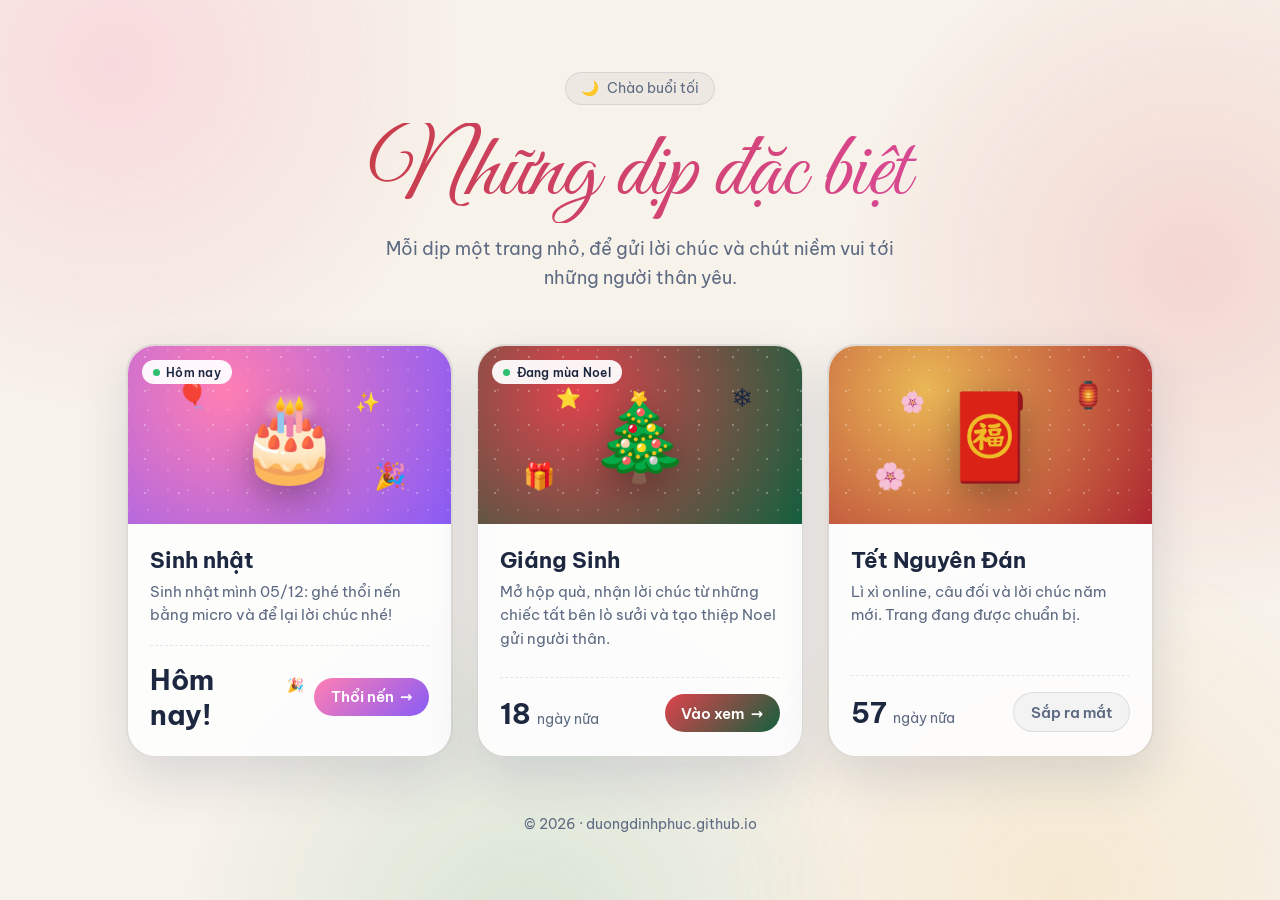
==== index.html @ 3b46a54d "Split site into homepage, /christmas/ and /birthday/ - Move the Christmas page (music, OG image) int" ====
<!DOCTYPE html>
<html lang="vi">
<head>
<meta charset="UTF-8">
<meta name="viewport" content="width=device-width, initial-scale=1.0">
<title>Những Dịp Đặc Biệt ✨</title>
<script>
  /* Link thiệp cũ (gửi trước khi trang Giáng Sinh chuyển vào /christmas/) vẫn mở đúng thiệp */
  (function(){var q=location.search;if(/[?&](to|msg|from|theme|font)=/.test(q))location.replace('christmas/'+q+location.hash);})();
</script>
<meta name="description" content="Những trang nhỏ cho những dịp đặc biệt: sinh nhật, Giáng Sinh, Tết…">
<meta property="og:type" content="website">
<meta property="og:url" content="https://duongdinhphuc.github.io/">
<meta property="og:title" content="Giáng Sinh An Lành 🎄">
<meta property="og:description" content="Mở quà, nhận lời chúc và tạo thiệp Giáng Sinh online">
<meta property="og:image" content="https://duongdinhphuc.github.io/christmas/og-image.png">
<meta property="og:image:width" content="1200">
<meta property="og:image:height" content="630">
<meta name="twitter:card" content="summary_large_image">
<link rel="icon" href="data:image/svg+xml,<svg xmlns='http://www.w3.org/2000/svg' viewBox='0 0 100 100'><text y='.9em' font-size='90'>✨</text></svg>">
<link rel="preconnect" href="https://fonts.googleapis.com">
<link rel="preconnect" href="https://fonts.gstatic.com" crossorigin>
<link href="https://fonts.googleapis.com/css2?family=Be+Vietnam+Pro:wght@400;500;600;700&family=Great+Vibes&display=swap" rel="stylesheet">
<style>
  @property --ang{syntax:"<angle>";inherits:false;initial-value:0deg}
  :root{
    --bg:#0b1324;--surface:rgba(21,31,58,.86);--surface2:rgba(255,255,255,.05);
    --line:rgba(255,255,255,.10);--text:#f6f1e7;--muted:#a3afc5;--shadow:0 22px 50px rgba(0,0,0,.35);
    --t1:#ffd98a;--t2:#ff9fb8;--t3:#9fd3ff;--spark:255,236,180;--blob:.55;
  }
  @media (prefers-color-scheme: light){:root:not([data-theme="dark"]){
    --bg:#f7f2ea;--surface:rgba(255,255,255,.92);--surface2:rgba(20,30,60,.04);
    --line:rgba(20,30,60,.10);--text:#1d2840;--muted:#5d6a82;--shadow:0 22px 50px rgba(40,60,100,.14);
    --t1:#c0392b;--t2:#d9488f;--t3:#7a4cf0;--spark:230,170,60;--blob:.35}}
  :root[data-theme="light"]{
    --bg:#f7f2ea;--surface:rgba(255,255,255,.92);--surface2:rgba(20,30,60,.04);
    --line:rgba(20,30,60,.10);--text:#1d2840;--muted:#5d6a82;--shadow:0 22px 50px rgba(40,60,100,.14);
    --t1:#c0392b;--t2:#d9488f;--t3:#7a4cf0;--spark:230,170,60;--blob:.35}

  *{box-sizing:border-box;margin:0;padding:0}
  body{font-family:"Be Vietnam Pro",system-ui,sans-serif;color:var(--text);background:var(--bg);min-height:100vh;overflow-x:hidden}

  /* ---------- Nền: các đốm màu trôi chậm + lấp lánh ---------- */
  .bg{position:fixed;inset:0;z-index:-1;pointer-events:none;overflow:hidden}
  .blob{position:absolute;width:62vmax;height:62vmax;border-radius:50%;opacity:var(--blob);will-change:transform;
        background:radial-gradient(circle,var(--bc) 0%,transparent 62%);animation:drift var(--t) ease-in-out infinite alternate}
  .b1{--bc:rgba(255,120,170,.55);left:-22vmax;top:-26vmax;--t:22s}
  .b2{--bc:rgba(230,60,70,.42);right:-24vmax;top:-10vmax;--t:27s;animation-delay:-8s}
  .b3{--bc:rgba(40,150,95,.40);left:10vmax;bottom:-34vmax;--t:25s;animation-delay:-14s}
  .b4{--bc:rgba(246,183,60,.38);right:-14vmax;bottom:-30vmax;--t:30s;animation-delay:-4s}
  @keyframes drift{0%{transform:translate(0,0) scale(1)}50%{transform:translate(6vmax,4vmax) scale(1.08)}100%{transform:translate(-4vmax,7vmax) scale(.95)}}
  .sp{position:absolute;border-radius:50%;background:rgb(var(--spark));opacity:0;will-change:transform,opacity;
      animation:float var(--t) linear infinite;animation-delay:var(--d)}
  @keyframes float{0%{transform:translateY(0) scale(.6);opacity:0}15%{opacity:.8}85%{opacity:.6}100%{transform:translateY(-60vh) scale(1);opacity:0}}

  .wrap{max-width:1060px;margin:0 auto;padding:72px 16px 48px}

  /* ---------- Phần đầu ---------- */
  header{text-align:center;margin-bottom:52px}
  .hello{display:inline-flex;align-items:center;gap:.5rem;font-size:.9rem;color:var(--muted);background:var(--surface2);
         border:1px solid var(--line);padding:.4rem .95rem;border-radius:999px;margin-bottom:18px}
  .hello .ico{display:inline-block;animation:wave 2.6s ease-in-out infinite;transform-origin:70% 70%}
  @keyframes wave{0%,60%,100%{transform:rotate(0)}10%{transform:rotate(14deg)}20%{transform:rotate(-8deg)}30%{transform:rotate(12deg)}40%{transform:rotate(-4deg)}}
  h1{font-family:"Great Vibes",cursive;font-weight:400;font-size:clamp(3.3rem,11vw,5.8rem);line-height:1.08;padding:0 .1em;
     background:linear-gradient(100deg,var(--t1) 0%,var(--t2) 30%,var(--t3) 50%,var(--t2) 70%,var(--t1) 100%);background-size:250% 100%;
     -webkit-background-clip:text;background-clip:text;color:transparent;animation:shine 7s linear infinite}
  @keyframes shine{to{background-position:-250% 0}}
  .lead{color:var(--muted);font-size:clamp(1rem,2.6vw,1.12rem);max-width:520px;margin:12px auto 0;line-height:1.6}

  /* ---------- Ô các dịp ---------- */
  .grid{display:grid;grid-template-columns:repeat(auto-fit,minmax(280px,1fr));gap:24px;perspective:1100px}
  .tile{position:relative;display:block;text-decoration:none;color:inherit;border-radius:28px;padding:1.5px;
        background:var(--line);box-shadow:var(--shadow);transform-style:preserve-3d;outline:none;
        transform:rotateX(var(--rx,0deg)) rotateY(var(--ry,0deg)) translateY(var(--ty,0px));
        transition:transform .45s cubic-bezier(.2,.8,.2,1),box-shadow .35s}
  .tile.live{transition:transform .08s linear,box-shadow .35s}
  /* viền phát sáng xoay khi rê chuột */
  .tile::before{content:"";position:absolute;inset:0;border-radius:inherit;padding:1.5px;opacity:0;transition:opacity .35s;
        background:conic-gradient(from var(--ang),var(--c1),var(--c3),var(--c2),var(--c1));
        -webkit-mask:linear-gradient(#000 0 0) content-box,linear-gradient(#000 0 0);-webkit-mask-composite:xor;mask-composite:exclude}
  .tile:hover,.tile:focus-visible{--ty:-8px;box-shadow:0 30px 60px color-mix(in srgb,var(--c1) 30%,transparent)}
  .tile:hover::before,.tile:focus-visible::before{opacity:1;animation:spinb 3s linear infinite}
  @keyframes spinb{to{--ang:360deg}}
  .card{position:relative;display:flex;flex-direction:column;height:100%;background:var(--surface);border-radius:27px;overflow:hidden}
  /* ánh sáng chạy theo con trỏ */
  .glare{position:absolute;inset:0;z-index:3;pointer-events:none;opacity:0;transition:opacity .3s;mix-blend-mode:soft-light;
         background:radial-gradient(420px circle at var(--gx,50%) var(--gy,50%),rgba(255,255,255,.55),transparent 45%)}
  .tile:hover .glare{opacity:1}

  .art{position:relative;height:178px;display:grid;place-items:center;overflow:hidden;background:radial-gradient(circle at 30% 25%,var(--c1),var(--c2))}
  .art::before{content:"";position:absolute;inset:-40px 0 0;background-image:radial-gradient(circle,rgba(255,255,255,.6) 1.2px,transparent 1.6px),radial-gradient(circle,rgba(255,255,255,.35) 1px,transparent 1.4px);
       background-size:34px 34px,20px 20px;background-position:0 0,10px 14px;opacity:.5;will-change:transform;animation:dots 9s linear infinite}
  @keyframes dots{to{transform:translateY(34px)}}
  .art::after{content:"";position:absolute;left:-30%;top:0;width:30%;height:100%;z-index:2;pointer-events:none;
       background:linear-gradient(100deg,transparent,rgba(255,255,255,.35),transparent);transform:skewX(-18deg) translateX(0);opacity:0}
  .tile:hover .art::after{animation:sweep .9s ease-out}
  @keyframes sweep{0%{opacity:1;transform:skewX(-18deg) translateX(0)}100%{opacity:1;transform:skewX(-18deg) translateX(560%)}}
  .emo{font-size:84px;line-height:1;position:relative;z-index:1;filter:drop-shadow(0 12px 18px rgba(0,0,0,.3));
       animation:bob 3.2s ease-in-out infinite;transform:translateZ(40px)}
  @keyframes bob{0%,100%{translate:0 0}50%{translate:0 -8px}}
  .tile:hover .emo{animation-duration:1.2s}
  .mini{position:absolute;font-size:26px;z-index:1;animation:hover var(--t,4s) ease-in-out infinite;animation-delay:var(--d,0s)}
  @keyframes hover{0%,100%{transform:translate(0,0) rotate(0)}50%{transform:translate(4px,-10px) rotate(10deg)}}
  .badge{position:absolute;top:14px;left:14px;z-index:2;font-size:.75rem;font-weight:600;letter-spacing:.02em;
         background:rgba(255,255,255,.94);color:#1d2840;padding:.3rem .7rem;border-radius:999px;display:inline-flex;align-items:center;gap:.4rem}
  .badge .dot{width:7px;height:7px;border-radius:50%;background:#2fbf71;animation:ping 1.6s ease-out infinite}
  @keyframes ping{0%{box-shadow:0 0 0 0 rgba(47,191,113,.55)}100%{box-shadow:0 0 0 8px rgba(47,191,113,0)}}

  .body{padding:22px 22px 24px;display:flex;flex-direction:column;flex:1}
  .card h2{font-size:1.35rem;font-weight:700;margin-bottom:6px}
  .card p{color:var(--muted);font-size:.95rem;line-height:1.55;flex:1}
  .meta{display:flex;align-items:center;justify-content:space-between;gap:10px;margin-top:18px;padding-top:16px;border-top:1px dashed var(--line)}
  .count{display:flex;align-items:baseline;gap:6px}
  .count b{font-size:1.75rem;font-weight:700;font-variant-numeric:tabular-nums;color:var(--text)}
  .count span{color:var(--muted);font-size:.85rem}
  .go{display:inline-flex;align-items:center;gap:.4rem;font-weight:600;font-size:.92rem;color:#fff;padding:.58rem 1.05rem;border-radius:999px;
      background:linear-gradient(135deg,var(--c1),var(--c2));white-space:nowrap;transition:gap .25s,box-shadow .25s}
  .tile:hover .go{gap:.75rem;box-shadow:0 8px 20px color-mix(in srgb,var(--c1) 45%,transparent)}
  .soon{cursor:default}
  .soon .art{filter:saturate(.8)}
  .soon .go{background:var(--surface2);color:var(--muted);border:1px solid var(--line)}
  .soon.shake{animation:shake .45s}
  @keyframes shake{20%{translate:-7px 0}40%{translate:6px 0}60%{translate:-4px 0}80%{translate:2px 0}}

  .bday{--c1:#ff7eb3;--c2:#8a5cf6;--c3:#ffd166}
  .xmas{--c1:#e0434d;--c2:#14603d;--c3:#f2c14e}
  .tet{--c1:#f6b73c;--c2:#c8202c;--c3:#ff8fa3}


  /* hiện dần khi tải trang (chờ màn mở đầu xong mới chạy) */
  .rise{opacity:0}
  body.ready .rise{animation:rise .8s cubic-bezier(.2,.8,.2,1) forwards;animation-delay:var(--rd,0s)}
  @keyframes rise{from{opacity:0;transform:translateY(26px)}to{opacity:1;transform:none}}
  body.ready .grid>.rise{animation-name:riseTile}
  @keyframes riseTile{from{opacity:0;translate:0 34px}to{opacity:1;translate:0 0}}

  /* ---------- Cửa dịch chuyển ---------- */
  .portal{position:fixed;inset:0;z-index:90;pointer-events:all;
          background:radial-gradient(circle at var(--x) var(--y),var(--c1) 0%,var(--c2) 75%);
          clip-path:circle(0px at var(--x) var(--y));animation:portalOpen .78s cubic-bezier(.7,0,.25,1) forwards}
  @keyframes portalOpen{to{clip-path:circle(var(--r) at var(--x) var(--y))}}
  .portal::before{content:"";position:absolute;inset:-40px 0 0;opacity:.45;
          background-image:radial-gradient(circle,rgba(255,255,255,.7) 1.3px,transparent 1.7px),radial-gradient(circle,rgba(255,255,255,.4) 1px,transparent 1.4px);
          background-size:34px 34px,20px 20px;background-position:0 0,10px 14px;animation:dots 3s linear infinite}
  .portal::after{content:"";position:absolute;inset:0;background:radial-gradient(circle at 50% 46%,rgba(255,255,255,.55),transparent 40%);opacity:0;animation:pglow .9s .35s ease-out forwards}
  @keyframes pglow{to{opacity:1}}
  .portal .ring{position:absolute;left:var(--x);top:var(--y);width:20px;height:20px;margin:-10px 0 0 -10px;border-radius:50%;
          border:2px solid var(--c3);opacity:.9;animation:pring .9s cubic-bezier(.2,.8,.2,1) forwards}
  .portal .ring.r2{animation-delay:.12s;border-color:#fff}
  @keyframes pring{to{transform:scale(60);opacity:0}}
  .portal .pname{position:absolute;left:0;right:0;top:calc(50% + 70px);text-align:center;color:#fff;
          font:400 clamp(2.6rem,9vw,4rem)/1 "Great Vibes",cursive;text-shadow:0 4px 24px rgba(0,0,0,.25);
          opacity:0;transform:translateY(14px);animation:pname .5s .38s cubic-bezier(.2,.8,.2,1) forwards}
  @keyframes pname{to{opacity:1;transform:none}}
  .portal.through{animation:portalOpen .78s cubic-bezier(.7,0,.25,1) forwards,pfade .26s .02s ease-in forwards}
  @keyframes pfade{to{filter:brightness(1.6)}}
  .pemo{position:fixed;z-index:91;line-height:1;pointer-events:none;will-change:transform;filter:drop-shadow(0 14px 24px rgba(0,0,0,.35));
        animation:pemo .72s cubic-bezier(.5,0,.2,1) forwards}
  @keyframes pemo{0%{transform:translate(0,0) scale(1)}60%{transform:translate(var(--dx),var(--dy)) scale(2.1) rotate(-8deg)}100%{transform:translate(var(--dx),var(--dy)) scale(1.9) rotate(0)}}
  .pemo.through{animation:pthrough .26s ease-in forwards}
  @keyframes pthrough{from{transform:translate(var(--dx),var(--dy)) scale(1.9)}to{transform:translate(var(--dx),var(--dy)) scale(9);opacity:0}}

  /* pháo hoa biểu tượng khi bấm */
  .pop{position:fixed;z-index:50;pointer-events:none;font-size:var(--s);left:0;top:0;will-change:transform,opacity;
       animation:pop .8s cubic-bezier(.15,.7,.3,1) forwards}
  @keyframes pop{0%{transform:translate(var(--x0),var(--y0)) scale(.3);opacity:1}100%{transform:translate(var(--x1),var(--y1)) rotate(var(--r)) scale(1);opacity:0}}
  .toast{position:fixed;left:50%;bottom:28px;z-index:60;transform:translate(-50%,120px);opacity:0;transition:transform .35s cubic-bezier(.2,.8,.2,1),opacity .35s;
         background:var(--text);color:var(--bg);padding:.7rem 1.2rem;border-radius:999px;font-size:.92rem;font-weight:500;box-shadow:var(--shadow)}
  .toast.show{transform:translate(-50%,0);opacity:1}

  footer{text-align:center;color:var(--muted);font-size:.85rem;margin-top:56px;line-height:1.7}

  @media (max-width:520px){.wrap{padding-top:52px}.art{height:156px}.emo{font-size:70px}}
  @media (prefers-reduced-motion: reduce){*,*::before,*::after{animation:none!important;transition:none!important}.rise{opacity:1}}
</style>
</head>
<body class="ready">
<div class="bg" id="bg" aria-hidden="true"><div class="blob b1"></div><div class="blob b2"></div><div class="blob b3"></div><div class="blob b4"></div></div>

<div class="wrap">
  <header>
    <div class="hello rise"><span class="ico" id="hiIco">✨</span><span id="hi">Xin chào</span></div>
    <h1 class="rise" style="--rd:.08s">Những dịp đặc biệt</h1>
    <p class="lead rise" style="--rd:.16s">Mỗi dịp một trang nhỏ, để gửi lời chúc và chút niềm vui tới những người thân yêu.</p>
  </header>

  <main class="grid">
    <a class="tile bday rise" style="--rd:.25s" href="birthday/" data-m="12" data-d="5" data-pop="🎈 🎉 🎁 ✨ 🎂 💖">
      <div class="card">
        <div class="glare"></div>
        <div class="art">
          <span class="badge" hidden><span class="dot"></span><span class="bt">Sắp tới</span></span>
          <span class="mini" style="top:18%;left:15%;--t:4.2s">🎈</span><span class="mini" style="bottom:18%;right:14%;--t:3.6s;--d:-1s">🎉</span>
          <span class="mini" style="top:24%;right:22%;font-size:20px;--t:5s;--d:-2s">✨</span>
          <span class="emo">🎂</span>
        </div>
        <div class="body">
          <h2>Sinh nhật</h2>
          <p>Sinh nhật mình 05/12: ghé thổi nến bằng micro và để lại lời chúc nhé!</p>
          <div class="meta"><div class="count"><b>–</b><span>ngày nữa</span></div><span class="go">Thổi nến <span aria-hidden="true">→</span></span></div>
        </div>
      </div>
    </a>

    <a class="tile xmas rise" style="--rd:.37s" href="christmas/" data-m="12" data-d="25" data-pop="❄️ ⭐ 🎄 🎁 ✨ 🔔">
      <div class="card">
        <div class="glare"></div>
        <div class="art">
          <span class="badge" hidden><span class="dot"></span><span class="bt">Đang mùa Noel</span></span>
          <span class="mini" style="top:20%;right:15%;--t:4.6s">❄️</span><span class="mini" style="bottom:18%;left:14%;--t:3.8s;--d:-1.4s">🎁</span>
          <span class="mini" style="top:22%;left:24%;font-size:20px;--t:5.2s;--d:-2.5s">⭐</span>
          <span class="emo">🎄</span>
        </div>
        <div class="body">
          <h2>Giáng Sinh</h2>
          <p>Mở hộp quà, nhận lời chúc từ những chiếc tất bên lò sưởi và tạo thiệp Noel gửi người thân.</p>
          <div class="meta"><div class="count"><b>–</b><span>ngày nữa</span></div><span class="go">Vào xem <span aria-hidden="true">→</span></span></div>
        </div>
      </div>
    </a>

    <div class="tile tet soon rise" style="--rd:.49s" data-date="2027-02-06" data-pop="🌸 🧧 🏮 ✨" tabindex="0" role="button" aria-label="Tết Nguyên Đán, sắp ra mắt">
      <div class="card">
        <div class="glare"></div>
        <div class="art">
          <span class="mini" style="top:18%;right:15%;--t:4.4s">🏮</span><span class="mini" style="bottom:18%;left:14%;--t:3.9s;--d:-1.2s">🌸</span>
          <span class="mini" style="top:24%;left:22%;font-size:20px;--t:5s;--d:-2.2s">🌸</span>
          <span class="emo">🧧</span>
        </div>
        <div class="body">
          <h2>Tết Nguyên Đán</h2>
          <p>Lì xì online, câu đối và lời chúc năm mới. Trang đang được chuẩn bị.</p>
          <div class="meta"><div class="count"><b>–</b><span>ngày nữa</span></div><span class="go">Sắp ra mắt</span></div>
        </div>
      </div>
    </div>
  </main>

  <footer class="rise" style="--rd:.6s">© <span id="y"></span> · duongdinhphuc.github.io</footer>
</div>
<div class="toast" id="toast" role="status" aria-live="polite"></div>

<script>
const reduce=matchMedia('(prefers-reduced-motion: reduce)').matches;
/* Chạy fn khi trang chủ đã hiện (sau màn mở đầu, hoặc ngay nếu không có màn mở đầu) */
function whenReady(fn){if(document.body.classList.contains('ready'))fn();else addEventListener('pageready',fn,{once:true})}
/* Hiện dần xong thì bỏ class .rise, để các animation khác (rung, nghiêng) không bị ảnh hưởng */
document.querySelectorAll('.rise').forEach(el=>el.addEventListener('animationend',e=>{
  if(e.target===el&&(e.animationName==='rise'||e.animationName==='riseTile'))el.classList.remove('rise')}));

/* Lời chào theo giờ */
(function(){
  const h=new Date().getHours();
  const [ico,txt]=h<5?['🌙','Khuya rồi, ngủ ngon nhé']:h<11?['☀️','Chào buổi sáng']:h<13?['🍚','Chào buổi trưa']:h<18?['🌤️','Chào buổi chiều']:['🌙','Chào buổi tối'];
  document.getElementById('hiIco').textContent=ico;document.getElementById('hi').textContent=txt;
  document.getElementById('y').textContent=new Date().getFullYear();
})();

/* Đếm ngược ngày cho từng dịp (số chạy lên khi tải trang) */
(function(){
  const DAY=864e5,today=new Date();today.setHours(0,0,0,0);
  document.querySelectorAll('.tile').forEach((tile,i)=>{
    if(!tile.dataset.date&&!tile.dataset.m)return;   // ô không có ngày cố định (Sinh nhật)
    let target;
    if(tile.dataset.date){const [y,m,d]=tile.dataset.date.split('-').map(Number);target=new Date(y,m-1,d)}
    else{target=new Date(today.getFullYear(),+tile.dataset.m-1,+tile.dataset.d);if(target<today)target.setFullYear(target.getFullYear()+1)}
    const isDay=target.getTime()===today.getTime(),days=isDay?0:Math.floor((target-Date.now())/DAY),b=tile.querySelector('.count b'),s=tile.querySelector('.count span'),badge=tile.querySelector('.badge');
    if(badge&&days<=31){badge.hidden=false;if(isDay)badge.querySelector('.bt').textContent='Hôm nay'}
    if(isDay){b.textContent='Hôm nay!';s.textContent='🎉';return}
    if(days===0){b.textContent='Vài giờ';s.textContent='nữa thôi';return}
    if(reduce){b.textContent=days;return}
    b.textContent='0';
    whenReady(()=>{const t0=performance.now()+400+i*120,dur=1000;
      const step=t=>{const p=Math.min(Math.max((t-t0)/dur,0),1),e=1-Math.pow(1-p,3);b.textContent=Math.round(days*e);if(p<1)requestAnimationFrame(step)};
      requestAnimationFrame(step)});
  });
})();

/* Lấp lánh bay nhẹ ở nền */
(function(){
  if(reduce)return;
  const bg=document.getElementById('bg'),n=innerWidth<600?14:26;let h='';
  for(let i=0;i<n;i++){const s=(2+Math.random()*3).toFixed(1);
    h+=`<i class="sp" style="left:${(Math.random()*100).toFixed(1)}%;top:${(60+Math.random()*45).toFixed(1)}%;width:${s}px;height:${s}px;--t:${(9+Math.random()*9).toFixed(1)}s;--d:-${(Math.random()*18).toFixed(1)}s"></i>`}
  bg.insertAdjacentHTML('beforeend',h);
})();

/* Nghiêng 3D + ánh sáng theo con trỏ (chỉ trên máy có chuột) */
(function(){
  if(reduce||!matchMedia('(hover: hover) and (pointer: fine)').matches)return;
  document.querySelectorAll('.tile').forEach(tile=>{
    let raf=0,ev=null;
    const apply=()=>{raf=0;const r=tile.getBoundingClientRect(),x=(ev.clientX-r.left)/r.width,y=(ev.clientY-r.top)/r.height;
      tile.style.setProperty('--ry',((x-.5)*12).toFixed(2)+'deg');tile.style.setProperty('--rx',((.5-y)*10).toFixed(2)+'deg');
      tile.style.setProperty('--gx',(x*100).toFixed(1)+'%');tile.style.setProperty('--gy',(y*100).toFixed(1)+'%')};
    tile.addEventListener('pointerenter',()=>{tile.classList.add('live')});
    tile.addEventListener('pointermove',e=>{ev=e;if(!raf)raf=requestAnimationFrame(apply)});
    tile.addEventListener('pointerleave',()=>{cancelAnimationFrame(raf);raf=0;tile.classList.remove('live');
      tile.style.setProperty('--rx','0deg');tile.style.setProperty('--ry','0deg')});
  });
})();

/* Bấm vào ô: bung biểu tượng rồi mới chuyển trang */
function burst(x,y,list){
  if(reduce)return;const n=16;let h='';
  for(let i=0;i<n;i++){const a=Math.random()*Math.PI*2,d=70+Math.random()*120,e=list[i%list.length];
    h+=`<span class="pop" style="--s:${(18+Math.random()*16)|0}px;--x0:${x-12}px;--y0:${y-12}px;--x1:${(x-12+Math.cos(a)*d)|0}px;--y1:${(y-12+Math.sin(a)*d-40)|0}px;--r:${(Math.random()*240-120)|0}deg">${e}</span>`}
  document.body.insertAdjacentHTML('beforeend',h);
  setTimeout(()=>document.querySelectorAll('.pop').forEach(p=>p.remove()),850);
}
let toastT=0;
function toast(msg){const t=document.getElementById('toast');t.textContent=msg;t.classList.add('show');clearTimeout(toastT);toastT=setTimeout(()=>t.classList.remove('show'),2200)}
document.querySelectorAll('.tile').forEach(tile=>{
  const list=(tile.dataset.pop||'✨').split(' ');
  const pt=e=>{if(e.clientX||e.clientY)return[e.clientX,e.clientY];const r=tile.getBoundingClientRect();return[r.left+r.width/2,r.top+r.height/3]};
  if(tile.classList.contains('soon')){
    const soon=e=>{const [x,y]=pt(e);burst(x,y,list);tile.classList.remove('shake');void tile.offsetWidth;tile.classList.add('shake');toast('🧧 Trang Tết đang được chuẩn bị, hẹn bạn sớm nhé!')};
    tile.addEventListener('click',soon);
    tile.addEventListener('keydown',e=>{if(e.key==='Enter'||e.key===' '){e.preventDefault();soon(e)}});
    return;
  }
  // rê chuột vào là tải trước trang con, để lúc cửa mở xong trang hiện ra ngay
  const prefetch=()=>{if(tile.dataset.pf)return;tile.dataset.pf=1;const l=document.createElement('link');l.rel='prefetch';l.href=tile.href;document.head.appendChild(l)};
  tile.addEventListener('pointerenter',prefetch);tile.addEventListener('touchstart',prefetch,{passive:true});
  tile.addEventListener('click',e=>{
    if(reduce||e.metaKey||e.ctrlKey||e.shiftKey||e.altKey||e.button!==0)return;   // mở tab mới: không chặn
    e.preventDefault();portal(tile,pt(e));
  });
});

/* =========================================================
   CỬA DỊCH CHUYỂN: vòng màu của ô nở ra tràn màn hình,
   biểu tượng bay vào giữa, phóng to rồi "xuyên qua" sang trang con
   ========================================================= */
let porting=false;
function portal(tile,[x,y]){
  if(porting)return;porting=true;
  const cs=getComputedStyle(tile),c1=cs.getPropertyValue('--c1').trim(),c2=cs.getPropertyValue('--c2').trim(),c3=cs.getPropertyValue('--c3').trim();
  const emo=tile.querySelector('.emo'),er=emo.getBoundingClientRect(),name=tile.querySelector('h2').textContent;
  const W=innerWidth,H=innerHeight,rad=Math.hypot(Math.max(x,W-x),Math.max(y,H-y))+20;
  const p=document.createElement('div');p.className='portal';
  p.style.cssText=`--x:${x}px;--y:${y}px;--r:${rad}px;--c1:${c1};--c2:${c2};--c3:${c3}`;
  p.innerHTML=`<div class="ring"></div><div class="ring r2"></div><div class="pname">${name}</div>`;
  const fe=document.createElement('div');fe.className='pemo';fe.textContent=emo.textContent;
  const fs=parseFloat(getComputedStyle(emo).fontSize);
  fe.style.cssText=`font-size:${fs}px;left:${er.left}px;top:${er.top}px;--dx:${W/2-(er.left+er.width/2)}px;--dy:${H/2-(er.top+er.height/2)-24}px`;
  emo.style.visibility='hidden';
  document.body.append(p,fe);
  // hạt sáng bắn ra theo mép vòng tròn đang nở
  const list=(tile.dataset.pop||'✨').split(' ');let h='';
  for(let i=0;i<14;i++){const a=i/14*Math.PI*2+Math.random()*.3,d=140+Math.random()*160;
    h+=`<span class="pop" style="--s:${(18+Math.random()*14)|0}px;--x0:${x-12}px;--y0:${y-12}px;--x1:${(x-12+Math.cos(a)*d)|0}px;--y1:${(y-12+Math.sin(a)*d)|0}px;--r:${(Math.random()*240-120)|0}deg;z-index:92">${list[i%list.length]}</span>`}
  document.body.insertAdjacentHTML('beforeend',h);
  try{navigator.vibrate&&navigator.vibrate(12)}catch(e){}
  setTimeout(()=>{fe.classList.add('through');p.classList.add('through')},760);
  setTimeout(()=>{location.href=tile.href},1000);
}
/* Quay lại bằng nút Back (trang được lấy từ bộ nhớ đệm): dọn cửa dịch chuyển và trạng thái hover */
addEventListener('pageshow',e=>{if(!e.persisted)return;porting=false;
  document.querySelectorAll('.portal,.pemo,.pop').forEach(n=>n.remove());
  document.querySelectorAll('.emo').forEach(n=>n.style.visibility='');
  document.querySelectorAll('.tile').forEach(t=>{t.classList.remove('live');t.style.setProperty('--rx','0deg');t.style.setProperty('--ry','0deg')})});
</script>
</body>
</html>
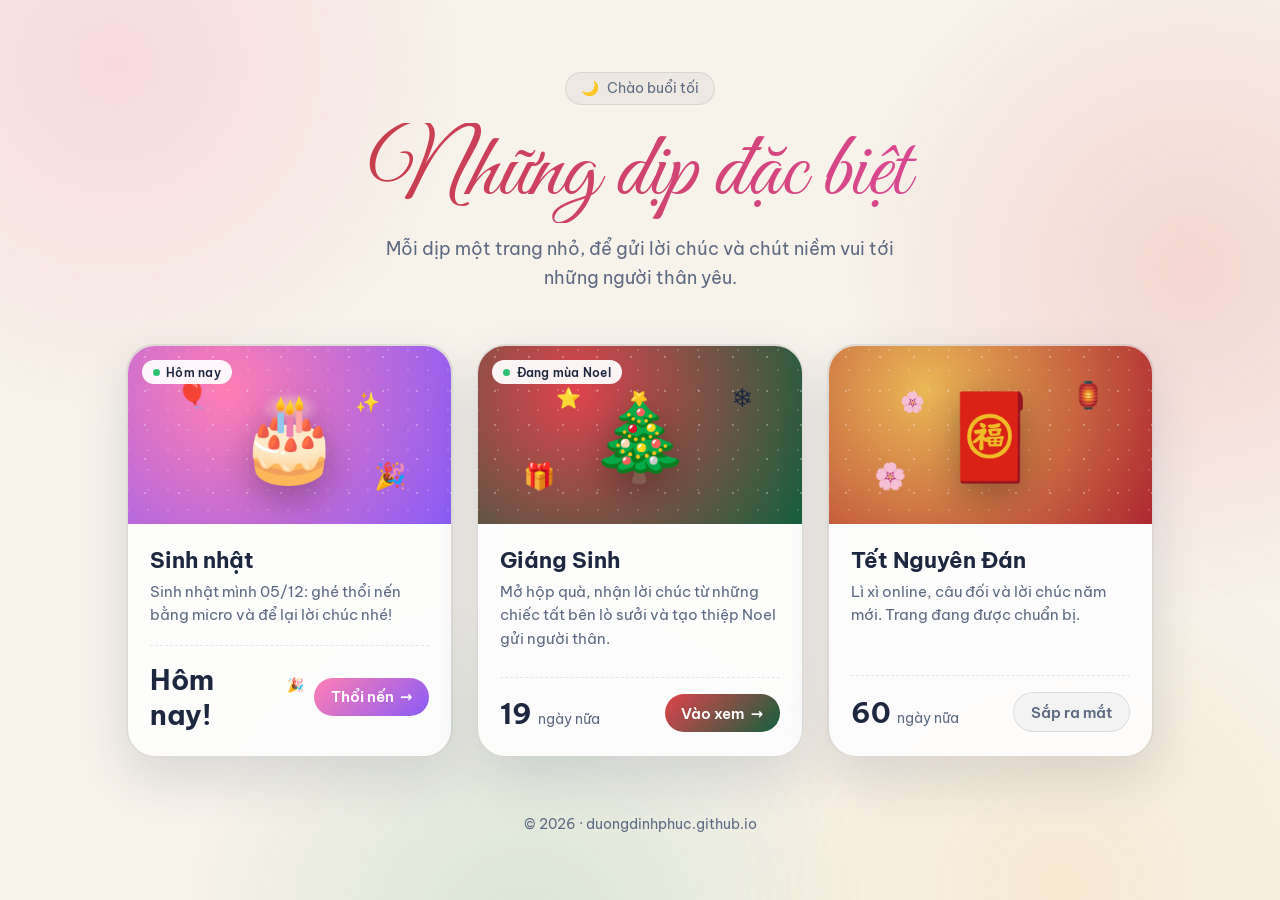
==== commit 34f2cf54: "Birthday page: mouse effects, wish wall fix, unified footer - Confetti trail following the cursor, c" ====
--- a/index.html
+++ b/index.html
@@ -236,7 +236,7 @@
     </div>
   </main>
 
-  <footer class="rise" style="--rd:.6s">© <span id="y"></span> · duongdinhphuc.github.io</footer>
+  <footer class="rise" style="--rd:.6s">© <span id="y">2026</span> · duongdinhphuc.github.io</footer>
 </div>
 <div class="toast" id="toast" role="status" aria-live="polite"></div>
 
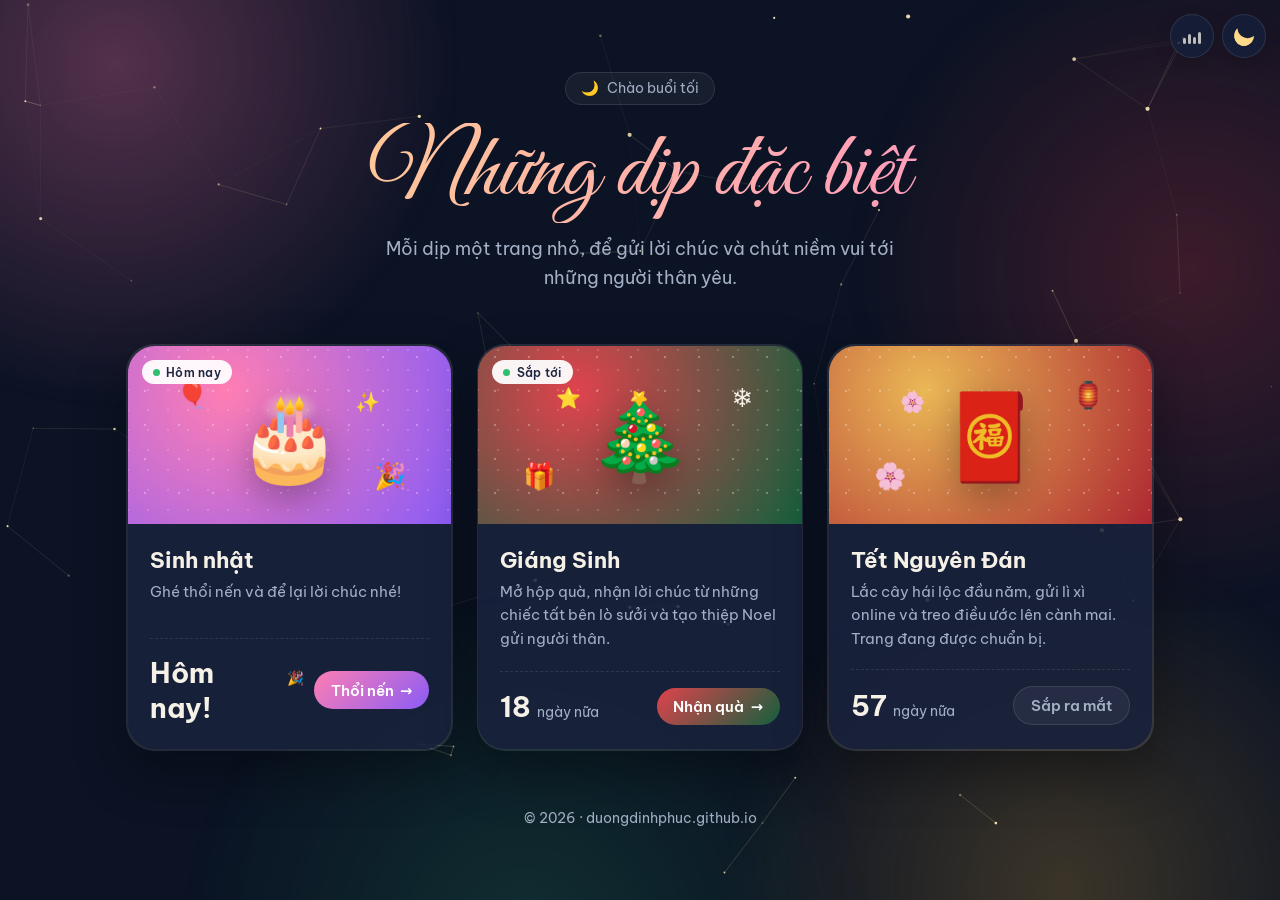
==== commit 6c2fcfb9: "Homepage: starry sky, day/night switch, gentle music, live greeting - Interactive constellation back" ====
--- a/index.html
+++ b/index.html
@@ -7,6 +7,13 @@
 <script>
   /* Link thiệp cũ (gửi trước khi trang Giáng Sinh chuyển vào /christmas/) vẫn mở đúng thiệp */
   (function(){var q=location.search;if(/[?&](to|msg|from|theme|font)=/.test(q))location.replace('christmas/'+q+location.hash);})();
+  /* Ngày/đêm: 6h–18h là ban ngày. Người xem tự bấm đổi thì giữ lựa chọn tới lần chuyển giờ kế tiếp (6h hoặc 18h) */
+  window.__period=function(d){d=d||new Date();var h=d.getHours(),x=new Date(d);if(h<6)x.setDate(x.getDate()-1);
+    return x.getFullYear()+'-'+(x.getMonth()+1)+'-'+x.getDate()+(h>=6&&h<18?'d':'n')};
+  window.__autoTheme=function(){var h=new Date().getHours();return h>=6&&h<18?'light':'dark'};
+  window.__wantedTheme=function(){var c=null;try{c=JSON.parse(localStorage.getItem('themeChoice')||'null')}catch(e){}
+    return c&&c.p===__period()&&(c.t==='light'||c.t==='dark')?c.t:__autoTheme()};
+  document.documentElement.dataset.theme=__wantedTheme();
 </script>
 <meta name="description" content="Những trang nhỏ cho những dịp đặc biệt: sinh nhật, Giáng Sinh, Tết…">
 <meta property="og:type" content="website">
@@ -42,6 +49,8 @@
 
   /* ---------- Nền: các đốm màu trôi chậm + lấp lánh ---------- */
   .bg{position:fixed;inset:0;z-index:-1;pointer-events:none;overflow:hidden}
+  #sky{position:absolute;inset:0;width:100%;height:100%}
+  #fx{position:fixed;inset:0;width:100%;height:100%;pointer-events:none;z-index:40}
   .blob{position:absolute;width:62vmax;height:62vmax;border-radius:50%;opacity:var(--blob);will-change:transform;
         background:radial-gradient(circle,var(--bc) 0%,transparent 62%);animation:drift var(--t) ease-in-out infinite alternate}
   .b1{--bc:rgba(255,120,170,.55);left:-22vmax;top:-26vmax;--t:22s}
@@ -170,12 +179,45 @@
 
   footer{text-align:center;color:var(--muted);font-size:.85rem;margin-top:56px;line-height:1.7}
 
+  /* ---------- Nút ngày/đêm + nhạc ---------- */
+  .ctrls{position:fixed;top:14px;right:14px;z-index:60;display:flex;gap:8px}
+  .cbtn{width:44px;height:44px;border-radius:50%;border:1px solid var(--line);background:var(--surface);box-shadow:0 6px 18px rgba(0,0,0,.18);
+        display:grid;place-items:center;cursor:pointer;color:var(--text);transition:transform .2s,box-shadow .2s;padding:0}
+  .cbtn:hover{transform:translateY(-2px) scale(1.05)}
+  .cbtn:active{transform:scale(.94)}
+  .cbtn:focus-visible{outline:2px solid var(--t2);outline-offset:3px}
+  /* mặt trăng khuyết <-> mặt trời có tia */
+  .orb{position:relative;width:20px;height:20px;border-radius:50%;background:transparent;box-shadow:inset 7px -5px 0 0 #ffd98a;
+       transform:rotate(-30deg);transition:box-shadow .5s cubic-bezier(.4,0,.2,1),background .5s,transform .6s cubic-bezier(.4,0,.2,1)}
+  .orb::after{content:"";position:absolute;inset:-7px;border-radius:50%;opacity:0;transform:scale(.4) rotate(0);transition:opacity .4s,transform .6s cubic-bezier(.3,1.4,.5,1);
+       background:radial-gradient(circle,transparent 58%,#f6a623 59% 66%,transparent 67%);
+       -webkit-mask:repeating-conic-gradient(#000 0 14deg,transparent 14deg 45deg);mask:repeating-conic-gradient(#000 0 14deg,transparent 14deg 45deg)}
+  .day .orb{width:16px;height:16px;background:#f6a623;box-shadow:0 0 0 0 #f6a623,0 0 14px rgba(246,166,35,.6);transform:rotate(90deg)}
+  .day .orb::after{opacity:1;transform:scale(1) rotate(45deg)}
+  /* nút nhạc: nốt nhạc khi tắt, cột sóng nhảy khi bật */
+  .eq{display:flex;align-items:flex-end;gap:2px;height:16px}
+  .eq i{width:3px;height:5px;border-radius:2px;background:var(--text);opacity:.75;transition:height .3s}
+  #musicBtn.on .eq i{background:var(--t2);opacity:1;animation:eq .9s ease-in-out infinite alternate}
+  #musicBtn.on .eq i:nth-child(2){animation-delay:-.3s;animation-duration:.7s}
+  #musicBtn.on .eq i:nth-child(3){animation-delay:-.6s;animation-duration:1.1s}
+  #musicBtn.on .eq i:nth-child(4){animation-delay:-.15s;animation-duration:.8s}
+  @keyframes eq{from{height:3px}to{height:16px}}
+  #musicBtn:not(.on) .eq i:nth-child(1){height:6px}#musicBtn:not(.on) .eq i:nth-child(2){height:10px}#musicBtn:not(.on) .eq i:nth-child(3){height:7px}#musicBtn:not(.on) .eq i:nth-child(4){height:12px}
+  #musicBtn.on{box-shadow:0 0 0 3px color-mix(in srgb,var(--t2) 30%,transparent),0 6px 18px rgba(0,0,0,.18)}
+
+  /* chuyển cảnh ngày/đêm: vòng tròn lan (View Transitions) */
+  ::view-transition-old(root),::view-transition-new(root){animation:none;mix-blend-mode:normal}
+  ::view-transition-new(root){z-index:2}
+  /* trình duyệt chưa hỗ trợ View Transitions: đổi màu mượt */
+  .fade-theme,.fade-theme *{transition:background-color .6s,color .6s,border-color .6s,box-shadow .6s!important}
+
   @media (max-width:520px){.wrap{padding-top:52px}.art{height:156px}.emo{font-size:70px}}
   @media (prefers-reduced-motion: reduce){*,*::before,*::after{animation:none!important;transition:none!important}.rise{opacity:1}}
 </style>
 </head>
 <body class="ready">
-<div class="bg" id="bg" aria-hidden="true"><div class="blob b1"></div><div class="blob b2"></div><div class="blob b3"></div><div class="blob b4"></div></div>
+<div class="bg" id="bg" aria-hidden="true"><div class="blob b1"></div><div class="blob b2"></div><div class="blob b3"></div><div class="blob b4"></div><canvas id="sky"></canvas></div>
+<canvas id="fx" aria-hidden="true"></canvas>
 
 <div class="wrap">
   <header>
@@ -196,7 +238,7 @@
         </div>
         <div class="body">
           <h2>Sinh nhật</h2>
-          <p>Sinh nhật mình 05/12: ghé thổi nến bằng micro và để lại lời chúc nhé!</p>
+          <p>Ghé thổi nến và để lại lời chúc nhé!</p>
           <div class="meta"><div class="count"><b>–</b><span>ngày nữa</span></div><span class="go">Thổi nến <span aria-hidden="true">→</span></span></div>
         </div>
       </div>
@@ -206,7 +248,7 @@
       <div class="card">
         <div class="glare"></div>
         <div class="art">
-          <span class="badge" hidden><span class="dot"></span><span class="bt">Đang mùa Noel</span></span>
+          <span class="badge" hidden><span class="dot"></span><span class="bt">Sắp tới</span></span>
           <span class="mini" style="top:20%;right:15%;--t:4.6s">❄️</span><span class="mini" style="bottom:18%;left:14%;--t:3.8s;--d:-1.4s">🎁</span>
           <span class="mini" style="top:22%;left:24%;font-size:20px;--t:5.2s;--d:-2.5s">⭐</span>
           <span class="emo">🎄</span>
@@ -214,7 +256,7 @@
         <div class="body">
           <h2>Giáng Sinh</h2>
           <p>Mở hộp quà, nhận lời chúc từ những chiếc tất bên lò sưởi và tạo thiệp Noel gửi người thân.</p>
-          <div class="meta"><div class="count"><b>–</b><span>ngày nữa</span></div><span class="go">Vào xem <span aria-hidden="true">→</span></span></div>
+          <div class="meta"><div class="count"><b>–</b><span>ngày nữa</span></div><span class="go">Nhận quà <span aria-hidden="true">→</span></span></div>
         </div>
       </div>
     </a>
@@ -229,7 +271,7 @@
         </div>
         <div class="body">
           <h2>Tết Nguyên Đán</h2>
-          <p>Lì xì online, câu đối và lời chúc năm mới. Trang đang được chuẩn bị.</p>
+          <p>Lắc cây hái lộc đầu năm, gửi lì xì online và treo điều ước lên cành mai. Trang đang được chuẩn bị.</p>
           <div class="meta"><div class="count"><b>–</b><span>ngày nữa</span></div><span class="go">Sắp ra mắt</span></div>
         </div>
       </div>
@@ -237,6 +279,10 @@
   </main>
 
   <footer class="rise" style="--rd:.6s">© <span id="y">2026</span> · duongdinhphuc.github.io</footer>
+</div>
+<div class="ctrls">
+  <button class="cbtn" id="musicBtn" aria-pressed="false" aria-label="Bật nhạc nhẹ"><span class="eq" aria-hidden="true"><i></i><i></i><i></i><i></i></span></button>
+  <button class="cbtn" id="modeBtn" aria-label="Đổi ngày/đêm"><span class="orb" aria-hidden="true"></span></button>
 </div>
 <div class="toast" id="toast" role="status" aria-live="polite"></div>
 
@@ -248,11 +294,18 @@
 document.querySelectorAll('.rise').forEach(el=>el.addEventListener('animationend',e=>{
   if(e.target===el&&(e.animationName==='rise'||e.animationName==='riseTile'))el.classList.remove('rise')}));
 
-/* Lời chào theo giờ */
-(function(){
-  const h=new Date().getHours();
-  const [ico,txt]=h<5?['🌙','Khuya rồi, ngủ ngon nhé']:h<11?['☀️','Chào buổi sáng']:h<13?['🍚','Chào buổi trưa']:h<18?['🌤️','Chào buổi chiều']:['🌙','Chào buổi tối'];
-  document.getElementById('hiIco').textContent=ico;document.getElementById('hi').textContent=txt;
+/* Lời chào theo giờ: cập nhật theo thời gian thực (kiểm tra mỗi 30 giây, đổi chữ có hiệu ứng mờ) */
+(function(){
+  const ico=document.getElementById('hiIco'),hi=document.getElementById('hi'),box=hi.parentElement;let cur='';
+  const pick=h=>h<5?['🌙','Khuya rồi, ngủ ngon nhé']:h<11?['☀️','Chào buổi sáng']:h<13?['🍚','Chào buổi trưa']:h<18?['🌤️','Chào buổi chiều']:['🌙','Chào buổi tối'];
+  function update(){
+    const [i,t]=pick(new Date().getHours());if(t===cur)return;
+    const first=!cur;cur=t;
+    if(first||reduce){ico.textContent=i;hi.textContent=t;return}
+    box.animate([{opacity:1},{opacity:0}],{duration:250,fill:'forwards'}).onfinish=()=>{ico.textContent=i;hi.textContent=t;box.animate([{opacity:0},{opacity:1}],{duration:350,fill:'forwards'})};
+  }
+  update();setInterval(update,30000);
+  document.addEventListener('visibilitychange',()=>{if(!document.hidden)update()});   // quay lại tab là cập nhật ngay
   document.getElementById('y').textContent=new Date().getFullYear();
 })();
 
@@ -360,6 +413,170 @@
   document.querySelectorAll('.portal,.pemo,.pop').forEach(n=>n.remove());
   document.querySelectorAll('.emo').forEach(n=>n.style.visibility='');
   document.querySelectorAll('.tile').forEach(t=>{t.classList.remove('live');t.style.setProperty('--rx','0deg');t.style.setProperty('--ry','0deg')})});
+
+/* =========================================================
+   BẦU TRỜI SAO TƯƠNG TÁC
+   - sao trôi chậm, lấp lánh; sao gần nhau nối thành chòm sao
+   - con trỏ: sao gần đó nối dây tới con trỏ và bị hút nhẹ
+   - vệt bụi sao vàng theo con trỏ; bấm chỗ trống bung vòng sao
+   - thỉnh thoảng có sao băng
+   ========================================================= */
+(function(){
+  if(reduce)return;
+  const sky=document.getElementById('sky'),sg=sky.getContext('2d'),fx=document.getElementById('fx'),fg=fx.getContext('2d');
+  const small=innerWidth<600,DPR=Math.min(devicePixelRatio||1,small?2:1.5),LINK=small?95:130,PULL=small?120:170;
+  let W=0,H=0,stars=[],dust=[],shoot=null,nextShoot=performance.now()+4000,mx=-9999,my=-9999,mOn=false,rgb='255,236,180',light=false;
+  const R=(a,b)=>a+Math.random()*(b-a);
+  function theme(){rgb=getComputedStyle(document.documentElement).getPropertyValue('--spark').trim()||'255,236,180';
+    light=matchMedia('(prefers-color-scheme: light)').matches&&document.documentElement.dataset.theme!=='dark'||document.documentElement.dataset.theme==='light'}
+  theme();matchMedia('(prefers-color-scheme: light)').addEventListener('change',theme);window.__skyTheme=theme;
+  function size(){W=innerWidth;H=innerHeight;for(const c of [sky,fx]){c.width=W*DPR;c.height=H*DPR}sg.setTransform(DPR,0,0,DPR,0,0);fg.setTransform(DPR,0,0,DPR,0,0);
+    const n=Math.round(Math.min(small?42:85,W*H/16000));
+    while(stars.length<n)stars.push({x:R(0,W),y:R(0,H),vx:R(-.12,.12),vy:R(-.08,.08),r:R(.7,2),ph:R(0,6.28),sp:R(.01,.03)});stars.length=n}
+  size();addEventListener('resize',size);
+
+  // bụi sao vẽ sẵn thành ảnh nhỏ có quầng sáng (nhanh hơn vẽ gradient từng hạt)
+  function sprite(col){const c=document.createElement('canvas'),s=32;c.width=c.height=s;const g=c.getContext('2d');
+    const gr=g.createRadialGradient(s/2,s/2,0,s/2,s/2,s/2);gr.addColorStop(0,`rgba(${col},1)`);gr.addColorStop(.25,`rgba(${col},.75)`);gr.addColorStop(1,`rgba(${col},0)`);
+    g.fillStyle=gr;g.fillRect(0,0,s,s);g.fillStyle='#fff';g.beginPath();g.moveTo(s/2,s*.18);g.lineTo(s*.56,s*.44);g.lineTo(s*.82,s/2);g.lineTo(s*.56,s*.56);g.lineTo(s/2,s*.82);g.lineTo(s*.44,s*.56);g.lineTo(s*.18,s/2);g.lineTo(s*.44,s*.44);g.closePath();g.fill();return c}
+  const SPR=['255,217,138','255,159,184','159,211,255','255,255,255'].map(sprite);
+  function addDust(x,y,o={}){if(dust.length>220)dust.splice(0,dust.length-220);
+    dust.push({x,y,vx:o.vx??R(-.6,.6),vy:o.vy??R(-.9,.2),s:o.s??R(8,16),life:1,dec:o.dec??R(.02,.035),spr:SPR[o.k??((Math.random()*SPR.length)|0)],rot:R(0,6.28),vr:R(-.08,.08)})}
+
+  let last=performance.now();
+  function frame(t){
+    const dt=Math.min((t-last)/16.67,3);last=t;
+    // --- chòm sao ---
+    sg.clearRect(0,0,W,H);
+    for(const s of stars){
+      s.x+=s.vx*dt;s.y+=s.vy*dt;s.ph+=s.sp*dt;
+      if(mOn){const dx=mx-s.x,dy=my-s.y,d=Math.hypot(dx,dy);if(d<PULL&&d>1){const f=(1-d/PULL)*.35*dt;s.x+=dx/d*f;s.y+=dy/d*f}}
+      if(s.x<-20)s.x=W+20;else if(s.x>W+20)s.x=-20;if(s.y<-20)s.y=H+20;else if(s.y>H+20)s.y=-20;
+    }
+    sg.lineWidth=1;
+    for(let i=0;i<stars.length;i++){const a=stars[i];
+      for(let j=i+1;j<stars.length;j++){const b=stars[j],dx=a.x-b.x,dy=a.y-b.y,d2=dx*dx+dy*dy;if(d2>LINK*LINK)continue;
+        sg.strokeStyle=`rgba(${rgb},${((1-Math.sqrt(d2)/LINK)*(light?.35:.28)).toFixed(3)})`;sg.beginPath();sg.moveTo(a.x,a.y);sg.lineTo(b.x,b.y);sg.stroke()}
+      if(mOn){const dx=a.x-mx,dy=a.y-my,d=Math.hypot(dx,dy);if(d<PULL){sg.strokeStyle=`rgba(${rgb},${((1-d/PULL)*(light?.6:.55)).toFixed(3)})`;sg.beginPath();sg.moveTo(a.x,a.y);sg.lineTo(mx,my);sg.stroke()}}
+    }
+    for(const s of stars){const tw=.45+.55*Math.sin(s.ph);sg.fillStyle=`rgba(${rgb},${(light?.55:.35+.6*tw).toFixed(3)})`;sg.beginPath();sg.arc(s.x,s.y,s.r*(.8+.35*tw),0,6.283);sg.fill()}
+    // --- sao băng ---
+    if(!shoot&&t>nextShoot){const fromLeft=Math.random()<.5;shoot={x:fromLeft?R(-50,W*.4):R(W*.6,W+50),y:R(-20,H*.35),vx:(fromLeft?1:-1)*R(9,13),vy:R(3.5,5.5),life:1}}
+    if(shoot){shoot.x+=shoot.vx*dt;shoot.y+=shoot.vy*dt;shoot.life-=.012*dt;
+      const tx=shoot.x-shoot.vx*12,ty=shoot.y-shoot.vy*12,gr=sg.createLinearGradient(shoot.x,shoot.y,tx,ty);
+      gr.addColorStop(0,`rgba(${rgb},${Math.max(0,shoot.life)})`);gr.addColorStop(1,`rgba(${rgb},0)`);
+      sg.strokeStyle=gr;sg.lineWidth=2.2;sg.lineCap='round';sg.beginPath();sg.moveTo(shoot.x,shoot.y);sg.lineTo(tx,ty);sg.stroke();
+      sg.fillStyle=`rgba(255,255,255,${Math.max(0,shoot.life)})`;sg.beginPath();sg.arc(shoot.x,shoot.y,2.2,0,6.283);sg.fill();
+      if(shoot.life<=0||shoot.x<-200||shoot.x>W+200||shoot.y>H+100){shoot=null;nextShoot=t+R(6000,13000)}}
+    // --- bụi sao theo con trỏ ---
+    fg.clearRect(0,0,W,H);
+    if(dust.length){fg.globalCompositeOperation=light?'source-over':'lighter';
+      for(const p of dust){p.x+=p.vx*dt;p.y+=p.vy*dt;p.vy+=.02*dt;p.rot+=p.vr*dt;p.life-=p.dec*dt;if(p.life<=0)continue;
+        const s=p.s*(.4+.6*p.life);fg.globalAlpha=Math.min(1,p.life*1.4);fg.save();fg.translate(p.x,p.y);fg.rotate(p.rot);fg.drawImage(p.spr,-s/2,-s/2,s,s);fg.restore()}
+      fg.globalAlpha=1;fg.globalCompositeOperation='source-over';dust=dust.filter(p=>p.life>0)}
+    requestAnimationFrame(frame);
+  }
+  requestAnimationFrame(frame);
+
+  // con trỏ / ngón tay
+  let lx=-1,ly=-1;
+  addEventListener('pointermove',e=>{
+    mx=e.clientX;my=e.clientY;mOn=e.pointerType==='mouse'||e.buttons>0;
+    if(e.pointerType!=='mouse')return;
+    const d=lx<0?0:Math.hypot(mx-lx,my-ly);if(lx>=0&&d<8)return;lx=mx;ly=my;
+    for(let i=0;i<Math.min(3,1+(d/30|0));i++)addDust(mx+R(-5,5),my+R(-5,5),{s:R(6,13)});
+  },{passive:true});
+  addEventListener('pointerleave',()=>{mOn=false});
+  document.addEventListener('mouseleave',()=>{mOn=false});
+  addEventListener('pointerup',e=>{if(e.pointerType!=='mouse')mOn=false});
+  // bấm chỗ trống: một vòng sao bung ra (bấm vào ô thì đã có cửa dịch chuyển)
+  addEventListener('pointerdown',e=>{
+    if(e.target.closest&&e.target.closest('a,button,.tile,input,textarea'))return;
+    for(let i=0;i<18;i++){const a=i/18*6.283,sp=R(2.6,4.2);addDust(e.clientX,e.clientY,{vx:Math.cos(a)*sp,vy:Math.sin(a)*sp,s:R(10,18),dec:R(.016,.024)})}
+    for(let i=0;i<8;i++)addDust(e.clientX,e.clientY,{vx:R(-1.5,1.5),vy:R(-2.5,-.5),s:R(12,20),k:0,dec:R(.014,.02)});
+  });
+})();
+
+/* =========================================================
+   NGÀY / ĐÊM: vòng tròn lan ra từ nút bấm (View Transitions),
+   trình duyệt cũ thì đổi màu mượt bằng transition thường
+   ========================================================= */
+(function(){
+  const btn=document.getElementById('modeBtn'),root=document.documentElement;
+  const sync=()=>{const day=root.dataset.theme==='light';btn.classList.toggle('day',day);
+    btn.setAttribute('aria-label',day?'Chuyển sang ban đêm':'Chuyển sang ban ngày');btn.title=day?'Chuyển sang ban đêm':'Chuyển sang ban ngày'};
+  sync();
+  function switchTo(next,save){
+    if(root.dataset.theme===next)return;
+    const apply=()=>{root.dataset.theme=next;
+      try{save?localStorage.setItem('themeChoice',JSON.stringify({t:next,p:__period()})):localStorage.removeItem('themeChoice')}catch(e){}
+      sync();window.__skyTheme&&window.__skyTheme()};
+    const r=btn.getBoundingClientRect(),x=r.left+r.width/2,y=r.top+r.height/2,rad=Math.hypot(Math.max(x,innerWidth-x),Math.max(y,innerHeight-y));
+    if(reduce||!document.startViewTransition||document.hidden){root.classList.add('fade-theme');apply();setTimeout(()=>root.classList.remove('fade-theme'),700);return}
+    const vt=document.startViewTransition(apply);
+    vt.ready.then(()=>root.animate({clipPath:[`circle(0px at ${x}px ${y}px)`,`circle(${rad}px at ${x}px ${y}px)`]},
+      {duration:900,easing:'cubic-bezier(.65,0,.25,1)',pseudoElement:'::view-transition-new(root)'})).catch(()=>{});
+  }
+  btn.addEventListener('click',()=>switchTo(root.dataset.theme==='light'?'dark':'light',true));
+  // tự đổi theo giờ thực: tới 6h / 18h thì chuyển (bằng hiệu ứng vòng tròn), trừ khi người xem vừa tự chọn trong buổi này
+  const check=()=>{const w=__wantedTheme();if(w!==root.dataset.theme)switchTo(w,false)};
+  setInterval(check,30000);
+  document.addEventListener('visibilitychange',()=>{if(!document.hidden)check()});
+})();
+
+/* =========================================================
+   NHẠC NHẸ: hộp nhạc tạo bằng Web Audio (không cần file, không bản quyền)
+   Cmaj7 – Am7 – Fmaj7 – G6, mỗi hợp âm ~4 giây, nốt rải ngẫu nhiên nhẹ nhàng + tiếng vọng
+   ========================================================= */
+(function(){
+  const btn=document.getElementById('musicBtn');let ac=null,master=null,delay=null,on=false,timer=0,nextT=0,step=0,padNodes=[];
+  const MIDI=n=>440*Math.pow(2,(n-69)/12);
+  const CH=[[60,64,67,71],[57,60,64,67],[53,57,60,64],[55,59,62,64]];   // C E G B · A C E G · F A C E · G B D E
+  function setup(){
+    ac=new (window.AudioContext||window.webkitAudioContext)();
+    master=ac.createGain();master.gain.value=0;
+    const lp=ac.createBiquadFilter();lp.type='lowpass';lp.frequency.value=3200;master.connect(lp).connect(ac.destination);
+    delay=ac.createDelay(1);delay.delayTime.value=.42;const fb=ac.createGain();fb.gain.value=.38;const dlp=ac.createBiquadFilter();dlp.type='lowpass';dlp.frequency.value=1800;
+    const wet=ac.createGain();wet.gain.value=.45;delay.connect(dlp).connect(fb).connect(delay);dlp.connect(wet).connect(master);
+  }
+  function bell(n,t,v){const f=MIDI(n),o=ac.createOscillator(),o2=ac.createOscillator(),g=ac.createGain(),g2=ac.createGain();
+    o.type='sine';o2.type='sine';o.frequency.value=f;o2.frequency.value=f*3.01;g2.gain.value=.12;
+    g.gain.setValueAtTime(0,t);g.gain.linearRampToValueAtTime(v,t+.01);g.gain.exponentialRampToValueAtTime(.0008,t+2.4);
+    o.connect(g);o2.connect(g2).connect(g);g.connect(master);g.connect(delay);o.start(t);o2.start(t);o.stop(t+2.5);o2.stop(t+2.5)}
+  function pad(ch,t,len){padNodes=padNodes.filter(n=>n.end>ac.currentTime);
+    ch.slice(0,3).forEach((n,i)=>{const o=ac.createOscillator(),g=ac.createGain();o.type='triangle';o.frequency.value=MIDI(n-12);o.detune.value=(i-1)*6;
+      g.gain.setValueAtTime(0,t);g.gain.linearRampToValueAtTime(.035,t+1.2);g.gain.setValueAtTime(.035,t+len-1);g.gain.linearRampToValueAtTime(0,t+len+.4);
+      o.connect(g).connect(master);o.start(t);o.stop(t+len+.5);padNodes.push({end:t+len+.5})})}
+  const BEAT=.5;
+  function schedule(){
+    while(nextT<ac.currentTime+.25){
+      const bar=Math.floor(step/8)%CH.length,ch=CH[bar],b=step%8;
+      if(b===0)pad(ch,nextT,8*BEAT);
+      // rải nốt: phách mạnh luôn có, phách nhẹ thỉnh thoảng bỏ trống cho thoáng
+      if(b%2===0||Math.random()<.45){const pool=[...ch,ch[0]+12,ch[1]+12,ch[2]+12],n=pool[(Math.random()*pool.length)|0]+12;
+        bell(n,nextT+(b%2?.02:0),b===0?.16:.08+Math.random()*.05)}
+      nextT+=BEAT;step++;
+    }
+  }
+  function start(){
+    if(!ac)setup();if(ac.state==='suspended')ac.resume();
+    nextT=ac.currentTime+.1;master.gain.cancelScheduledValues(ac.currentTime);master.gain.setValueAtTime(master.gain.value,ac.currentTime);
+    master.gain.linearRampToValueAtTime(.55,ac.currentTime+2.5);
+    clearInterval(timer);timer=setInterval(schedule,90);schedule();on=true;ui();
+  }
+  function stop(){
+    if(!ac)return;on=false;ui();clearInterval(timer);
+    master.gain.cancelScheduledValues(ac.currentTime);master.gain.setValueAtTime(master.gain.value,ac.currentTime);master.gain.linearRampToValueAtTime(0,ac.currentTime+.8);
+    setTimeout(()=>{if(!on)ac.suspend()},900);
+  }
+  function ui(){btn.classList.toggle('on',on);btn.setAttribute('aria-pressed',on);btn.title=on?'Tắt nhạc':'Bật nhạc nhẹ'}
+  btn.addEventListener('click',()=>on?stop():start());
+  // chuyển tab thì tạm dừng, quay lại thì phát tiếp
+  document.addEventListener('visibilitychange',()=>{if(!ac||!on)return;if(document.hidden){clearInterval(timer);ac.suspend()}else{ac.resume();nextT=ac.currentTime+.1;timer=setInterval(schedule,90)}});
+  // rời trang (cửa dịch chuyển): giảm dần âm lượng cho êm
+  addEventListener('pagehide',()=>{if(on&&ac){master.gain.setValueAtTime(master.gain.value,ac.currentTime);master.gain.linearRampToValueAtTime(0,ac.currentTime+.3)}});
+  ui();
+})();
 </script>
 </body>
 </html>
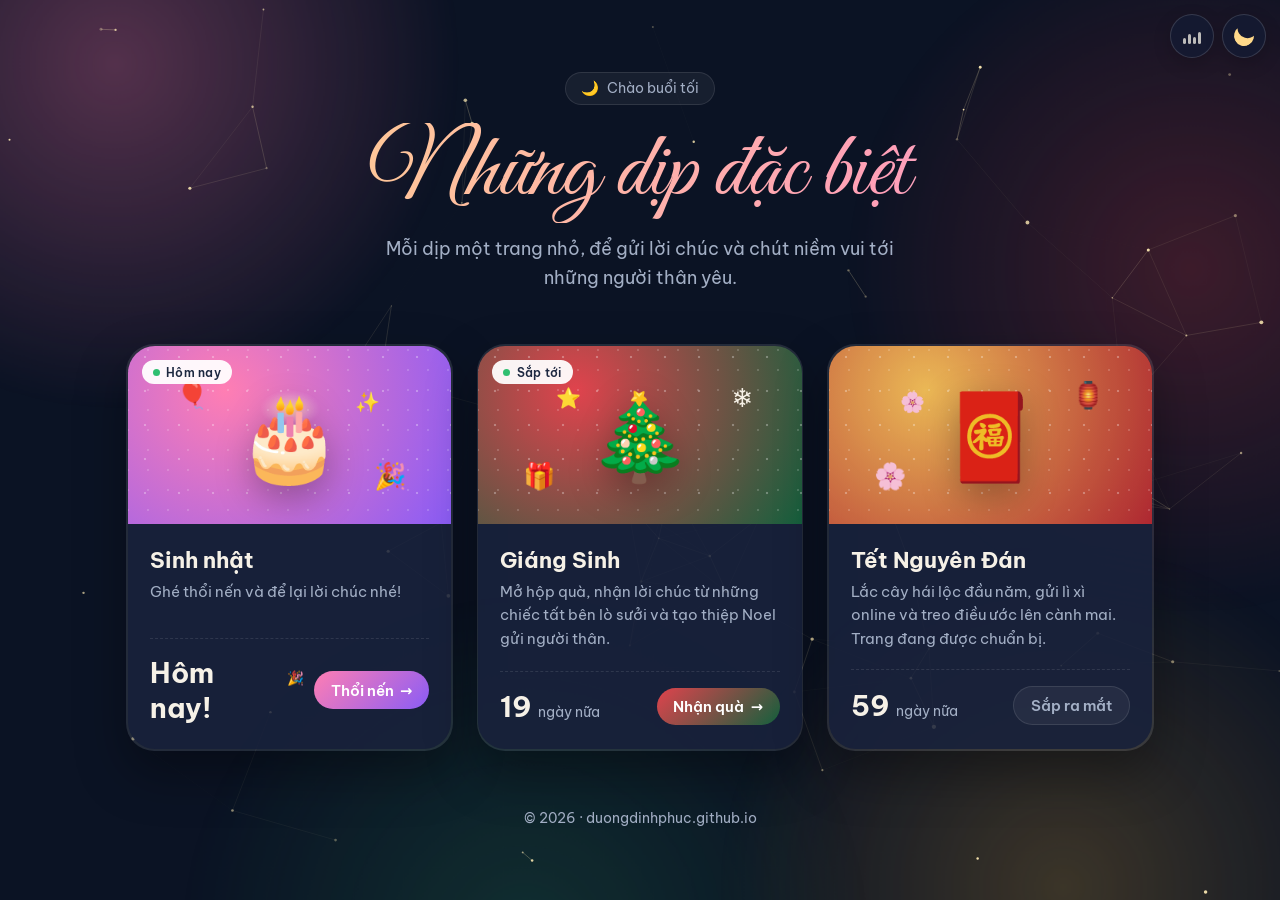
==== commit 0d2f4323: "Shared page controls: home button, day/night switch and music on every page - assets/theme-init.js, " ====
--- a/index.html
+++ b/index.html
@@ -7,14 +7,9 @@
 <script>
   /* Link thiệp cũ (gửi trước khi trang Giáng Sinh chuyển vào /christmas/) vẫn mở đúng thiệp */
   (function(){var q=location.search;if(/[?&](to|msg|from|theme|font)=/.test(q))location.replace('christmas/'+q+location.hash);})();
-  /* Ngày/đêm: 6h–18h là ban ngày. Người xem tự bấm đổi thì giữ lựa chọn tới lần chuyển giờ kế tiếp (6h hoặc 18h) */
-  window.__period=function(d){d=d||new Date();var h=d.getHours(),x=new Date(d);if(h<6)x.setDate(x.getDate()-1);
-    return x.getFullYear()+'-'+(x.getMonth()+1)+'-'+x.getDate()+(h>=6&&h<18?'d':'n')};
-  window.__autoTheme=function(){var h=new Date().getHours();return h>=6&&h<18?'light':'dark'};
-  window.__wantedTheme=function(){var c=null;try{c=JSON.parse(localStorage.getItem('themeChoice')||'null')}catch(e){}
-    return c&&c.p===__period()&&(c.t==='light'||c.t==='dark')?c.t:__autoTheme()};
-  document.documentElement.dataset.theme=__wantedTheme();
 </script>
+<script src="assets/theme-init.js"></script>
+<link rel="stylesheet" href="assets/site.css">
 <meta name="description" content="Những trang nhỏ cho những dịp đặc biệt: sinh nhật, Giáng Sinh, Tết…">
 <meta property="og:type" content="website">
 <meta property="og:url" content="https://duongdinhphuc.github.io/">
@@ -179,37 +174,6 @@
 
   footer{text-align:center;color:var(--muted);font-size:.85rem;margin-top:56px;line-height:1.7}
 
-  /* ---------- Nút ngày/đêm + nhạc ---------- */
-  .ctrls{position:fixed;top:14px;right:14px;z-index:60;display:flex;gap:8px}
-  .cbtn{width:44px;height:44px;border-radius:50%;border:1px solid var(--line);background:var(--surface);box-shadow:0 6px 18px rgba(0,0,0,.18);
-        display:grid;place-items:center;cursor:pointer;color:var(--text);transition:transform .2s,box-shadow .2s;padding:0}
-  .cbtn:hover{transform:translateY(-2px) scale(1.05)}
-  .cbtn:active{transform:scale(.94)}
-  .cbtn:focus-visible{outline:2px solid var(--t2);outline-offset:3px}
-  /* mặt trăng khuyết <-> mặt trời có tia */
-  .orb{position:relative;width:20px;height:20px;border-radius:50%;background:transparent;box-shadow:inset 7px -5px 0 0 #ffd98a;
-       transform:rotate(-30deg);transition:box-shadow .5s cubic-bezier(.4,0,.2,1),background .5s,transform .6s cubic-bezier(.4,0,.2,1)}
-  .orb::after{content:"";position:absolute;inset:-7px;border-radius:50%;opacity:0;transform:scale(.4) rotate(0);transition:opacity .4s,transform .6s cubic-bezier(.3,1.4,.5,1);
-       background:radial-gradient(circle,transparent 58%,#f6a623 59% 66%,transparent 67%);
-       -webkit-mask:repeating-conic-gradient(#000 0 14deg,transparent 14deg 45deg);mask:repeating-conic-gradient(#000 0 14deg,transparent 14deg 45deg)}
-  .day .orb{width:16px;height:16px;background:#f6a623;box-shadow:0 0 0 0 #f6a623,0 0 14px rgba(246,166,35,.6);transform:rotate(90deg)}
-  .day .orb::after{opacity:1;transform:scale(1) rotate(45deg)}
-  /* nút nhạc: nốt nhạc khi tắt, cột sóng nhảy khi bật */
-  .eq{display:flex;align-items:flex-end;gap:2px;height:16px}
-  .eq i{width:3px;height:5px;border-radius:2px;background:var(--text);opacity:.75;transition:height .3s}
-  #musicBtn.on .eq i{background:var(--t2);opacity:1;animation:eq .9s ease-in-out infinite alternate}
-  #musicBtn.on .eq i:nth-child(2){animation-delay:-.3s;animation-duration:.7s}
-  #musicBtn.on .eq i:nth-child(3){animation-delay:-.6s;animation-duration:1.1s}
-  #musicBtn.on .eq i:nth-child(4){animation-delay:-.15s;animation-duration:.8s}
-  @keyframes eq{from{height:3px}to{height:16px}}
-  #musicBtn:not(.on) .eq i:nth-child(1){height:6px}#musicBtn:not(.on) .eq i:nth-child(2){height:10px}#musicBtn:not(.on) .eq i:nth-child(3){height:7px}#musicBtn:not(.on) .eq i:nth-child(4){height:12px}
-  #musicBtn.on{box-shadow:0 0 0 3px color-mix(in srgb,var(--t2) 30%,transparent),0 6px 18px rgba(0,0,0,.18)}
-
-  /* chuyển cảnh ngày/đêm: vòng tròn lan (View Transitions) */
-  ::view-transition-old(root),::view-transition-new(root){animation:none;mix-blend-mode:normal}
-  ::view-transition-new(root){z-index:2}
-  /* trình duyệt chưa hỗ trợ View Transitions: đổi màu mượt */
-  .fade-theme,.fade-theme *{transition:background-color .6s,color .6s,border-color .6s,box-shadow .6s!important}
 
   @media (max-width:520px){.wrap{padding-top:52px}.art{height:156px}.emo{font-size:70px}}
   @media (prefers-reduced-motion: reduce){*,*::before,*::after{animation:none!important;transition:none!important}.rise{opacity:1}}
@@ -280,12 +244,9 @@
 
   <footer class="rise" style="--rd:.6s">© <span id="y">2026</span> · duongdinhphuc.github.io</footer>
 </div>
-<div class="ctrls">
-  <button class="cbtn" id="musicBtn" aria-pressed="false" aria-label="Bật nhạc nhẹ"><span class="eq" aria-hidden="true"><i></i><i></i><i></i><i></i></span></button>
-  <button class="cbtn" id="modeBtn" aria-label="Đổi ngày/đêm"><span class="orb" aria-hidden="true"></span></button>
-</div>
 <div class="toast" id="toast" role="status" aria-live="polite"></div>
 
+<script src="assets/site.js"></script>
 <script>
 const reduce=matchMedia('(prefers-reduced-motion: reduce)').matches;
 /* Chạy fn khi trang chủ đã hiện (sau màn mở đầu, hoặc ngay nếu không có màn mở đầu) */
@@ -497,86 +458,8 @@
   });
 })();
 
-/* =========================================================
-   NGÀY / ĐÊM: vòng tròn lan ra từ nút bấm (View Transitions),
-   trình duyệt cũ thì đổi màu mượt bằng transition thường
-   ========================================================= */
-(function(){
-  const btn=document.getElementById('modeBtn'),root=document.documentElement;
-  const sync=()=>{const day=root.dataset.theme==='light';btn.classList.toggle('day',day);
-    btn.setAttribute('aria-label',day?'Chuyển sang ban đêm':'Chuyển sang ban ngày');btn.title=day?'Chuyển sang ban đêm':'Chuyển sang ban ngày'};
-  sync();
-  function switchTo(next,save){
-    if(root.dataset.theme===next)return;
-    const apply=()=>{root.dataset.theme=next;
-      try{save?localStorage.setItem('themeChoice',JSON.stringify({t:next,p:__period()})):localStorage.removeItem('themeChoice')}catch(e){}
-      sync();window.__skyTheme&&window.__skyTheme()};
-    const r=btn.getBoundingClientRect(),x=r.left+r.width/2,y=r.top+r.height/2,rad=Math.hypot(Math.max(x,innerWidth-x),Math.max(y,innerHeight-y));
-    if(reduce||!document.startViewTransition||document.hidden){root.classList.add('fade-theme');apply();setTimeout(()=>root.classList.remove('fade-theme'),700);return}
-    const vt=document.startViewTransition(apply);
-    vt.ready.then(()=>root.animate({clipPath:[`circle(0px at ${x}px ${y}px)`,`circle(${rad}px at ${x}px ${y}px)`]},
-      {duration:900,easing:'cubic-bezier(.65,0,.25,1)',pseudoElement:'::view-transition-new(root)'})).catch(()=>{});
-  }
-  btn.addEventListener('click',()=>switchTo(root.dataset.theme==='light'?'dark':'light',true));
-  // tự đổi theo giờ thực: tới 6h / 18h thì chuyển (bằng hiệu ứng vòng tròn), trừ khi người xem vừa tự chọn trong buổi này
-  const check=()=>{const w=__wantedTheme();if(w!==root.dataset.theme)switchTo(w,false)};
-  setInterval(check,30000);
-  document.addEventListener('visibilitychange',()=>{if(!document.hidden)check()});
-})();
-
-/* =========================================================
-   NHẠC NHẸ: hộp nhạc tạo bằng Web Audio (không cần file, không bản quyền)
-   Cmaj7 – Am7 – Fmaj7 – G6, mỗi hợp âm ~4 giây, nốt rải ngẫu nhiên nhẹ nhàng + tiếng vọng
-   ========================================================= */
-(function(){
-  const btn=document.getElementById('musicBtn');let ac=null,master=null,delay=null,on=false,timer=0,nextT=0,step=0,padNodes=[];
-  const MIDI=n=>440*Math.pow(2,(n-69)/12);
-  const CH=[[60,64,67,71],[57,60,64,67],[53,57,60,64],[55,59,62,64]];   // C E G B · A C E G · F A C E · G B D E
-  function setup(){
-    ac=new (window.AudioContext||window.webkitAudioContext)();
-    master=ac.createGain();master.gain.value=0;
-    const lp=ac.createBiquadFilter();lp.type='lowpass';lp.frequency.value=3200;master.connect(lp).connect(ac.destination);
-    delay=ac.createDelay(1);delay.delayTime.value=.42;const fb=ac.createGain();fb.gain.value=.38;const dlp=ac.createBiquadFilter();dlp.type='lowpass';dlp.frequency.value=1800;
-    const wet=ac.createGain();wet.gain.value=.45;delay.connect(dlp).connect(fb).connect(delay);dlp.connect(wet).connect(master);
-  }
-  function bell(n,t,v){const f=MIDI(n),o=ac.createOscillator(),o2=ac.createOscillator(),g=ac.createGain(),g2=ac.createGain();
-    o.type='sine';o2.type='sine';o.frequency.value=f;o2.frequency.value=f*3.01;g2.gain.value=.12;
-    g.gain.setValueAtTime(0,t);g.gain.linearRampToValueAtTime(v,t+.01);g.gain.exponentialRampToValueAtTime(.0008,t+2.4);
-    o.connect(g);o2.connect(g2).connect(g);g.connect(master);g.connect(delay);o.start(t);o2.start(t);o.stop(t+2.5);o2.stop(t+2.5)}
-  function pad(ch,t,len){padNodes=padNodes.filter(n=>n.end>ac.currentTime);
-    ch.slice(0,3).forEach((n,i)=>{const o=ac.createOscillator(),g=ac.createGain();o.type='triangle';o.frequency.value=MIDI(n-12);o.detune.value=(i-1)*6;
-      g.gain.setValueAtTime(0,t);g.gain.linearRampToValueAtTime(.035,t+1.2);g.gain.setValueAtTime(.035,t+len-1);g.gain.linearRampToValueAtTime(0,t+len+.4);
-      o.connect(g).connect(master);o.start(t);o.stop(t+len+.5);padNodes.push({end:t+len+.5})})}
-  const BEAT=.5;
-  function schedule(){
-    while(nextT<ac.currentTime+.25){
-      const bar=Math.floor(step/8)%CH.length,ch=CH[bar],b=step%8;
-      if(b===0)pad(ch,nextT,8*BEAT);
-      // rải nốt: phách mạnh luôn có, phách nhẹ thỉnh thoảng bỏ trống cho thoáng
-      if(b%2===0||Math.random()<.45){const pool=[...ch,ch[0]+12,ch[1]+12,ch[2]+12],n=pool[(Math.random()*pool.length)|0]+12;
-        bell(n,nextT+(b%2?.02:0),b===0?.16:.08+Math.random()*.05)}
-      nextT+=BEAT;step++;
-    }
-  }
-  function start(){
-    if(!ac)setup();if(ac.state==='suspended')ac.resume();
-    nextT=ac.currentTime+.1;master.gain.cancelScheduledValues(ac.currentTime);master.gain.setValueAtTime(master.gain.value,ac.currentTime);
-    master.gain.linearRampToValueAtTime(.55,ac.currentTime+2.5);
-    clearInterval(timer);timer=setInterval(schedule,90);schedule();on=true;ui();
-  }
-  function stop(){
-    if(!ac)return;on=false;ui();clearInterval(timer);
-    master.gain.cancelScheduledValues(ac.currentTime);master.gain.setValueAtTime(master.gain.value,ac.currentTime);master.gain.linearRampToValueAtTime(0,ac.currentTime+.8);
-    setTimeout(()=>{if(!on)ac.suspend()},900);
-  }
-  function ui(){btn.classList.toggle('on',on);btn.setAttribute('aria-pressed',on);btn.title=on?'Tắt nhạc':'Bật nhạc nhẹ'}
-  btn.addEventListener('click',()=>on?stop():start());
-  // chuyển tab thì tạm dừng, quay lại thì phát tiếp
-  document.addEventListener('visibilitychange',()=>{if(!ac||!on)return;if(document.hidden){clearInterval(timer);ac.suspend()}else{ac.resume();nextT=ac.currentTime+.1;timer=setInterval(schedule,90)}});
-  // rời trang (cửa dịch chuyển): giảm dần âm lượng cho êm
-  addEventListener('pagehide',()=>{if(on&&ac){master.gain.setValueAtTime(master.gain.value,ac.currentTime);master.gain.linearRampToValueAtTime(0,ac.currentTime+.3)}});
-  ui();
-})();
+/* Nút ngày/đêm + nhạc dùng chung (assets/site.js); đổi ngày/đêm thì bầu trời sao đổi màu theo */
+Site.init({home:true,onTheme:()=>window.__skyTheme&&window.__skyTheme()});
 </script>
 </body>
 </html>
--- a/assets/site.css
+++ b/assets/site.css
@@ -0,0 +1,62 @@
+/* Nút dùng chung cho mọi trang: về trang chủ, bật/tắt nhạc, đổi ngày/đêm */
+.site-ctrls, .site-home {
+  --ctl-bg: rgba(20, 28, 52, .78); --ctl-fg: #f6f1e7; --ctl-line: rgba(255, 255, 255, .14); --ctl-accent: #ff9fb8;
+}
+html[data-theme="light"] .site-ctrls, html[data-theme="light"] .site-home {
+  --ctl-bg: rgba(255, 255, 255, .9); --ctl-fg: #1d2840; --ctl-line: rgba(20, 30, 60, .12); --ctl-accent: #d9488f;
+}
+.site-ctrls { position: fixed; top: 14px; right: 14px; z-index: 80; display: flex; gap: 8px; }
+.site-btn {
+  width: 44px; height: 44px; border-radius: 50%; padding: 0; margin: 0; cursor: pointer;
+  display: grid; place-items: center; color: var(--ctl-fg); background: var(--ctl-bg);
+  border: 1px solid var(--ctl-line); box-shadow: 0 6px 18px rgba(0, 0, 0, .18);
+  -webkit-backdrop-filter: none; backdrop-filter: none; transition: transform .2s, box-shadow .2s, background .4s;
+}
+.site-btn:hover { transform: translateY(-2px) scale(1.05); }
+.site-btn:active { transform: scale(.94); }
+.site-btn:focus-visible, .site-home:focus-visible { outline: 2px solid var(--ctl-accent); outline-offset: 3px; }
+
+/* Nút về trang chủ: chỉ có mũi tên, nút tròn giống các nút còn lại */
+.site-home {
+  position: fixed; top: 14px; left: 14px; z-index: 80; width: 44px; height: 44px; border-radius: 50%;
+  display: grid; place-items: center; text-decoration: none; color: var(--ctl-fg); background: var(--ctl-bg);
+  border: 1px solid var(--ctl-line); box-shadow: 0 6px 18px rgba(0, 0, 0, .18); transition: transform .2s, background .4s;
+}
+.site-home:hover { transform: translateY(-2px) scale(1.05); }
+.site-home:active { transform: scale(.94); }
+.site-home svg { width: 20px; height: 20px; transition: transform .25s; }
+.site-home:hover svg { transform: translateX(-2px); }
+
+/* Mặt trăng khuyết <-> mặt trời có tia */
+.site-orb {
+  position: relative; width: 20px; height: 20px; border-radius: 50%; background: transparent;
+  box-shadow: inset 7px -5px 0 0 #ffd98a; transform: rotate(-30deg);
+  transition: box-shadow .5s cubic-bezier(.4, 0, .2, 1), background .5s, width .5s, height .5s, transform .6s cubic-bezier(.4, 0, .2, 1);
+}
+.site-orb::after {
+  content: ""; position: absolute; inset: -7px; border-radius: 50%; opacity: 0; transform: scale(.4) rotate(0);
+  transition: opacity .4s, transform .6s cubic-bezier(.3, 1.4, .5, 1);
+  background: radial-gradient(circle, transparent 58%, #f6a623 59% 66%, transparent 67%);
+  -webkit-mask: repeating-conic-gradient(#000 0 14deg, transparent 14deg 45deg); mask: repeating-conic-gradient(#000 0 14deg, transparent 14deg 45deg);
+}
+.site-btn.is-day .site-orb { width: 16px; height: 16px; background: #f6a623; box-shadow: 0 0 14px rgba(246, 166, 35, .6); transform: rotate(90deg); }
+.site-btn.is-day .site-orb::after { opacity: 1; transform: scale(1) rotate(45deg); }
+
+/* Nút nhạc: cột sóng nhảy khi đang phát */
+.site-eq { display: flex; align-items: flex-end; gap: 2px; height: 16px; }
+.site-eq i { width: 3px; height: 5px; border-radius: 2px; background: var(--ctl-fg); opacity: .75; transition: height .3s; }
+.site-eq i:nth-child(1) { height: 6px; } .site-eq i:nth-child(2) { height: 10px; } .site-eq i:nth-child(3) { height: 7px; } .site-eq i:nth-child(4) { height: 12px; }
+.site-btn.is-on .site-eq i { background: var(--ctl-accent); opacity: 1; animation: site-eq .9s ease-in-out infinite alternate; }
+.site-btn.is-on .site-eq i:nth-child(2) { animation-delay: -.3s; animation-duration: .7s; }
+.site-btn.is-on .site-eq i:nth-child(3) { animation-delay: -.6s; animation-duration: 1.1s; }
+.site-btn.is-on .site-eq i:nth-child(4) { animation-delay: -.15s; animation-duration: .8s; }
+.site-btn.is-on { box-shadow: 0 0 0 3px color-mix(in srgb, var(--ctl-accent) 30%, transparent), 0 6px 18px rgba(0, 0, 0, .18); }
+@keyframes site-eq { from { height: 3px; } to { height: 16px; } }
+
+/* Chuyển cảnh ngày/đêm: vòng tròn lan ra từ nút (View Transitions) */
+::view-transition-old(root), ::view-transition-new(root) { animation: none; mix-blend-mode: normal; }
+::view-transition-new(root) { z-index: 2; }
+/* Trình duyệt chưa hỗ trợ View Transitions: đổi màu mượt */
+.site-fade, .site-fade * { transition: background-color .6s, color .6s, border-color .6s, box-shadow .6s, fill .6s !important; }
+
+@media (prefers-reduced-motion: reduce) { .site-btn, .site-home, .site-orb, .site-orb::after { transition: none; } .site-btn.is-on .site-eq i { animation: none; } }
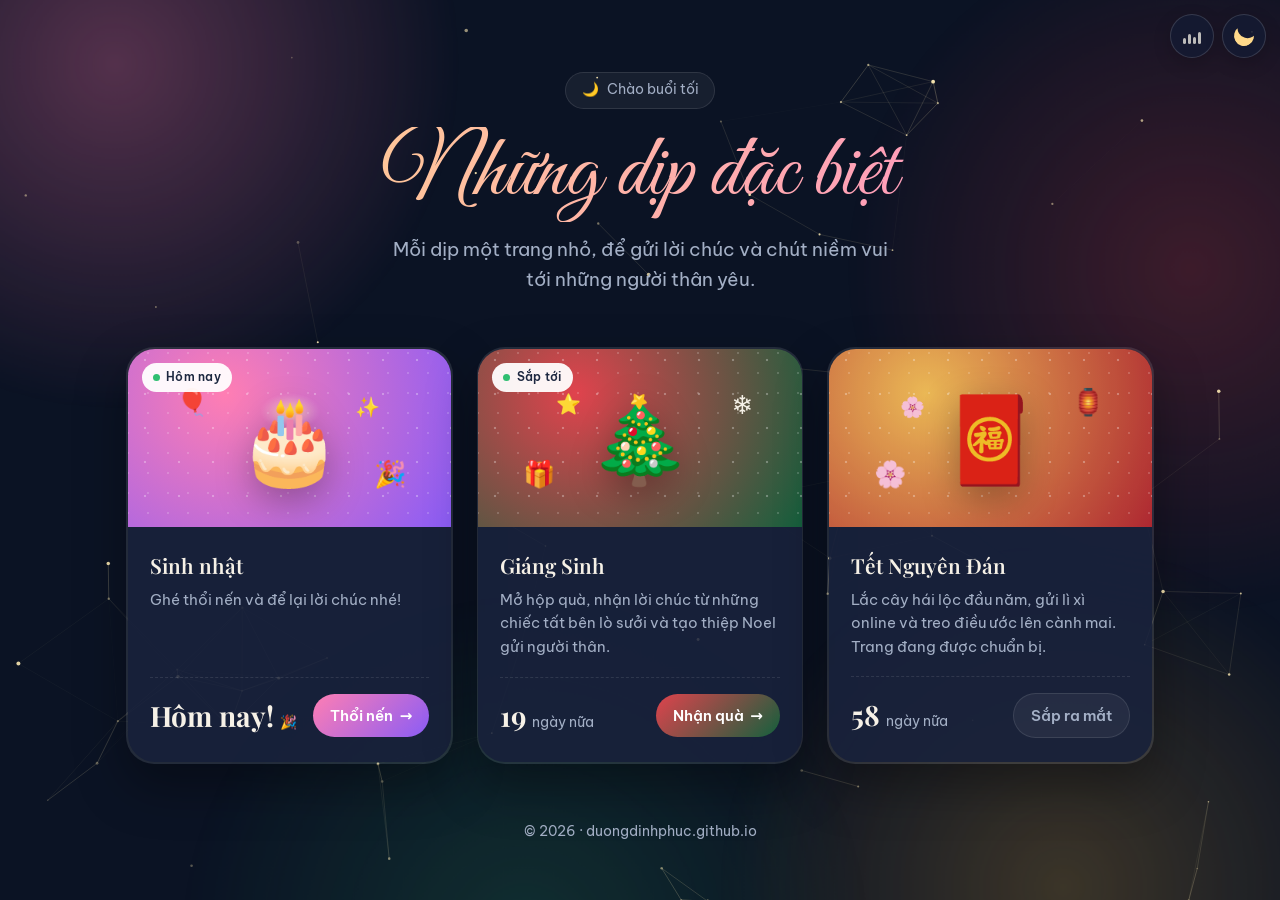
==== commit fabaa5f6: "Unify typography across pages; Christmas floating section dock - Shared type scale and font roles in" ====
--- a/index.html
+++ b/index.html
@@ -8,8 +8,8 @@
   /* Link thiệp cũ (gửi trước khi trang Giáng Sinh chuyển vào /christmas/) vẫn mở đúng thiệp */
   (function(){var q=location.search;if(/[?&](to|msg|from|theme|font)=/.test(q))location.replace('christmas/'+q+location.hash);})();
 </script>
-<script src="assets/theme-init.js"></script>
-<link rel="stylesheet" href="assets/site.css">
+<script src="assets/theme-init.js?v=2"></script>
+<link rel="stylesheet" href="assets/site.css?v=2">
 <meta name="description" content="Những trang nhỏ cho những dịp đặc biệt: sinh nhật, Giáng Sinh, Tết…">
 <meta property="og:type" content="website">
 <meta property="og:url" content="https://duongdinhphuc.github.io/">
@@ -22,7 +22,7 @@
 <link rel="icon" href="data:image/svg+xml,<svg xmlns='http://www.w3.org/2000/svg' viewBox='0 0 100 100'><text y='.9em' font-size='90'>✨</text></svg>">
 <link rel="preconnect" href="https://fonts.googleapis.com">
 <link rel="preconnect" href="https://fonts.gstatic.com" crossorigin>
-<link href="https://fonts.googleapis.com/css2?family=Be+Vietnam+Pro:wght@400;500;600;700&family=Great+Vibes&display=swap" rel="stylesheet">
+<link href="https://fonts.googleapis.com/css2?family=Be+Vietnam+Pro:wght@400;500;600;700&family=Dancing+Script:wght@600;700&family=Great+Vibes&family=Playfair+Display:ital,wght@0,500;0,600;0,700;1,500&display=swap" rel="stylesheet">
 <style>
   @property --ang{syntax:"<angle>";inherits:false;initial-value:0deg}
   :root{
@@ -40,7 +40,7 @@
     --t1:#c0392b;--t2:#d9488f;--t3:#7a4cf0;--spark:230,170,60;--blob:.35}
 
   *{box-sizing:border-box;margin:0;padding:0}
-  body{font-family:"Be Vietnam Pro",system-ui,sans-serif;color:var(--text);background:var(--bg);min-height:100vh;overflow-x:hidden}
+  body{font-family:var(--font-body);font-size:var(--fs-body);line-height:var(--lh-body);color:var(--text);background:var(--bg);min-height:100vh;overflow-x:hidden}
 
   /* ---------- Nền: các đốm màu trôi chậm + lấp lánh ---------- */
   .bg{position:fixed;inset:0;z-index:-1;pointer-events:none;overflow:hidden}
@@ -61,15 +61,15 @@
 
   /* ---------- Phần đầu ---------- */
   header{text-align:center;margin-bottom:52px}
-  .hello{display:inline-flex;align-items:center;gap:.5rem;font-size:.9rem;color:var(--muted);background:var(--surface2);
+  .hello{display:inline-flex;align-items:center;gap:.5rem;font-size:var(--fs-label);color:var(--muted);background:var(--surface2);
          border:1px solid var(--line);padding:.4rem .95rem;border-radius:999px;margin-bottom:18px}
   .hello .ico{display:inline-block;animation:wave 2.6s ease-in-out infinite;transform-origin:70% 70%}
   @keyframes wave{0%,60%,100%{transform:rotate(0)}10%{transform:rotate(14deg)}20%{transform:rotate(-8deg)}30%{transform:rotate(12deg)}40%{transform:rotate(-4deg)}}
-  h1{font-family:"Great Vibes",cursive;font-weight:400;font-size:clamp(3.3rem,11vw,5.8rem);line-height:1.08;padding:0 .1em;
+  h1{font-family:var(--font-display);font-weight:400;font-size:var(--fs-display);line-height:1.08;padding:0 .1em;
      background:linear-gradient(100deg,var(--t1) 0%,var(--t2) 30%,var(--t3) 50%,var(--t2) 70%,var(--t1) 100%);background-size:250% 100%;
      -webkit-background-clip:text;background-clip:text;color:transparent;animation:shine 7s linear infinite}
   @keyframes shine{to{background-position:-250% 0}}
-  .lead{color:var(--muted);font-size:clamp(1rem,2.6vw,1.12rem);max-width:520px;margin:12px auto 0;line-height:1.6}
+  .lead{color:var(--muted);font-size:var(--fs-lead);max-width:520px;margin:12px auto 0;line-height:1.6}
 
   /* ---------- Ô các dịp ---------- */
   .grid{display:grid;grid-template-columns:repeat(auto-fit,minmax(280px,1fr));gap:24px;perspective:1100px}
@@ -105,19 +105,19 @@
   .tile:hover .emo{animation-duration:1.2s}
   .mini{position:absolute;font-size:26px;z-index:1;animation:hover var(--t,4s) ease-in-out infinite;animation-delay:var(--d,0s)}
   @keyframes hover{0%,100%{transform:translate(0,0) rotate(0)}50%{transform:translate(4px,-10px) rotate(10deg)}}
-  .badge{position:absolute;top:14px;left:14px;z-index:2;font-size:.75rem;font-weight:600;letter-spacing:.02em;
+  .badge{position:absolute;top:14px;left:14px;z-index:2;font-size:var(--fs-small);font-weight:600;letter-spacing:.02em;
          background:rgba(255,255,255,.94);color:#1d2840;padding:.3rem .7rem;border-radius:999px;display:inline-flex;align-items:center;gap:.4rem}
   .badge .dot{width:7px;height:7px;border-radius:50%;background:#2fbf71;animation:ping 1.6s ease-out infinite}
   @keyframes ping{0%{box-shadow:0 0 0 0 rgba(47,191,113,.55)}100%{box-shadow:0 0 0 8px rgba(47,191,113,0)}}
 
   .body{padding:22px 22px 24px;display:flex;flex-direction:column;flex:1}
-  .card h2{font-size:1.35rem;font-weight:700;margin-bottom:6px}
-  .card p{color:var(--muted);font-size:.95rem;line-height:1.55;flex:1}
+  .card h2{font-family:var(--font-heading);font-size:var(--fs-h3);font-weight:var(--fw-heading);margin-bottom:6px}
+  .card p{color:var(--muted);font-size:var(--fs-body-sm);line-height:1.55;flex:1}
   .meta{display:flex;align-items:center;justify-content:space-between;gap:10px;margin-top:18px;padding-top:16px;border-top:1px dashed var(--line)}
   .count{display:flex;align-items:baseline;gap:6px}
-  .count b{font-size:1.75rem;font-weight:700;font-variant-numeric:tabular-nums;color:var(--text)}
-  .count span{color:var(--muted);font-size:.85rem}
-  .go{display:inline-flex;align-items:center;gap:.4rem;font-weight:600;font-size:.92rem;color:#fff;padding:.58rem 1.05rem;border-radius:999px;
+  .count b{font-family:var(--font-heading);font-size:1.75rem;font-weight:700;font-variant-numeric:tabular-nums;color:var(--text)}
+  .count span{color:var(--muted);font-size:var(--fs-label)}
+  .go{display:inline-flex;align-items:center;gap:.4rem;font-weight:600;font-size:var(--fs-button);color:#fff;padding:.58rem 1.05rem;border-radius:999px;
       background:linear-gradient(135deg,var(--c1),var(--c2));white-space:nowrap;transition:gap .25s,box-shadow .25s}
   .tile:hover .go{gap:.75rem;box-shadow:0 8px 20px color-mix(in srgb,var(--c1) 45%,transparent)}
   .soon{cursor:default}
@@ -172,7 +172,7 @@
          background:var(--text);color:var(--bg);padding:.7rem 1.2rem;border-radius:999px;font-size:.92rem;font-weight:500;box-shadow:var(--shadow)}
   .toast.show{transform:translate(-50%,0);opacity:1}
 
-  footer{text-align:center;color:var(--muted);font-size:.85rem;margin-top:56px;line-height:1.7}
+  footer{text-align:center;color:var(--muted);font-size:var(--fs-label);margin-top:56px;line-height:1.7}
 
 
   @media (max-width:520px){.wrap{padding-top:52px}.art{height:156px}.emo{font-size:70px}}
@@ -246,7 +246,7 @@
 </div>
 <div class="toast" id="toast" role="status" aria-live="polite"></div>
 
-<script src="assets/site.js"></script>
+<script src="assets/site.js?v=2"></script>
 <script>
 const reduce=matchMedia('(prefers-reduced-motion: reduce)').matches;
 /* Chạy fn khi trang chủ đã hiện (sau màn mở đầu, hoặc ngay nếu không có màn mở đầu) */
--- a/assets/site.css
+++ b/assets/site.css
@@ -1,3 +1,31 @@
+/* =========================================================
+   BỘ CHỮ CHUNG CHO MỌI TRANG
+   Cùng một vai trò (tiêu đề trang, tiêu đề phần, tiêu đề thẻ, chữ thường…)
+   thì dùng cùng font và cùng cỡ ở mọi trang.
+   Font tải bằng cùng một link Google Fonts ở đầu mỗi trang (xem README).
+   ========================================================= */
+:root {
+  --font-display: "Great Vibes", cursive;                  /* tiêu đề lớn viết tay (tên trang) */
+  --font-heading: "Playfair Display", Georgia, serif;      /* tiêu đề phần, tiêu đề thẻ, số đếm ngược */
+  --font-accent: "Dancing Script", cursive;                /* chữ ký, tên người gửi, lời nhắn ngắn */
+  --font-body: "Be Vietnam Pro", system-ui, sans-serif;    /* mô tả, chữ thường, nút bấm */
+
+  --fs-display: clamp(3rem, 10vw, 5.5rem);   /* tiêu đề trang */
+  --fs-h2: clamp(1.7rem, 4vw, 2.5rem);       /* tiêu đề phần */
+  --fs-h3: 1.3rem;                           /* tiêu đề thẻ */
+  --fs-h4: 1.05rem;                          /* tiêu đề nhỏ trong thẻ */
+  --fs-lead: clamp(1.05rem, 2.8vw, 1.2rem);  /* dòng mô tả dưới tiêu đề trang */
+  --fs-accent: 2rem;                         /* chữ viết tay cỡ vừa (lời cảm ơn, tên trên thiệp…) */
+  --fs-body: 1rem;                           /* chữ thường */
+  --fs-body-sm: .95rem;                      /* chữ trong thẻ, dòng hướng dẫn */
+  --fs-button: .95rem;                       /* nút bấm */
+  --fs-label: .85rem;                        /* nhãn ô nhập, chip, footer */
+  --fs-small: .78rem;                        /* chữ phụ nhỏ nhất (đơn vị đếm ngược, huy hiệu) */
+  --fw-body: 400;
+  --fw-heading: 600;
+  --lh-body: 1.6;
+}
+
 /* Nút dùng chung cho mọi trang: về trang chủ, bật/tắt nhạc, đổi ngày/đêm */
 .site-ctrls, .site-home {
   --ctl-bg: rgba(20, 28, 52, .78); --ctl-fg: #f6f1e7; --ctl-line: rgba(255, 255, 255, .14); --ctl-accent: #ff9fb8;
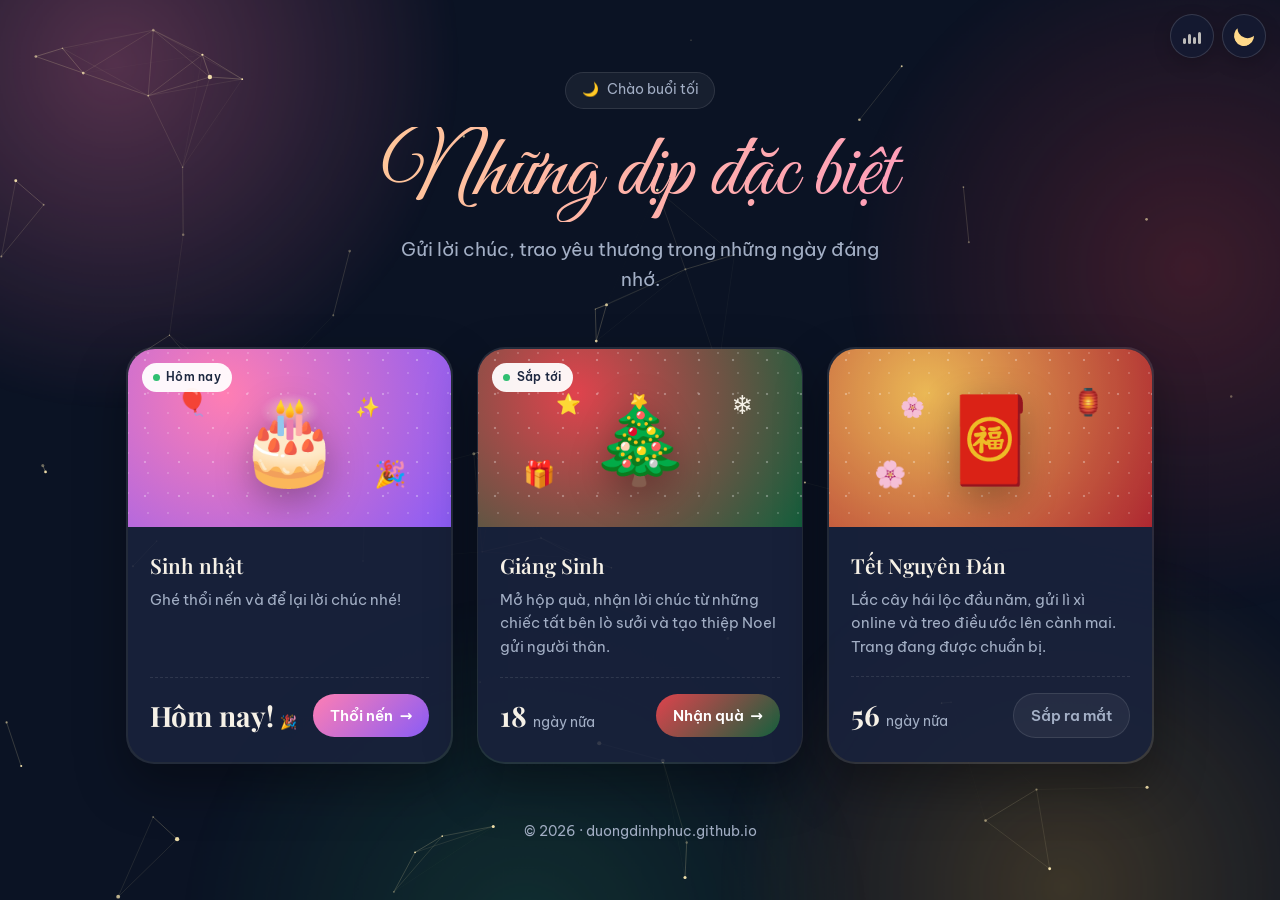
==== commit b4b2a5b6: "Homepage: own link-preview image and new tagline - New og-image.png for the homepage (star constella" ====
--- a/index.html
+++ b/index.html
@@ -10,15 +10,17 @@
 </script>
 <script src="assets/theme-init.js?v=2"></script>
 <link rel="stylesheet" href="assets/site.css?v=2">
-<meta name="description" content="Những trang nhỏ cho những dịp đặc biệt: sinh nhật, Giáng Sinh, Tết…">
+<meta name="description" content="Những dịp đặc biệt: gửi lời chúc, trao yêu thương trong những ngày đáng nhớ.">
 <meta property="og:type" content="website">
 <meta property="og:url" content="https://duongdinhphuc.github.io/">
-<meta property="og:title" content="Giáng Sinh An Lành 🎄">
-<meta property="og:description" content="Mở quà, nhận lời chúc và tạo thiệp Giáng Sinh online">
-<meta property="og:image" content="https://duongdinhphuc.github.io/christmas/og-image.png">
+<meta property="og:title" content="Những Dịp Đặc Biệt ✨">
+<meta property="og:description" content="Gửi lời chúc, trao yêu thương trong những ngày đáng nhớ ✨">
+<meta property="og:image" content="https://duongdinhphuc.github.io/og-image.png">
 <meta property="og:image:width" content="1200">
 <meta property="og:image:height" content="630">
+<meta property="og:locale" content="vi_VN">
 <meta name="twitter:card" content="summary_large_image">
+<meta name="twitter:image" content="https://duongdinhphuc.github.io/og-image.png">
 <link rel="icon" href="data:image/svg+xml,<svg xmlns='http://www.w3.org/2000/svg' viewBox='0 0 100 100'><text y='.9em' font-size='90'>✨</text></svg>">
 <link rel="preconnect" href="https://fonts.googleapis.com">
 <link rel="preconnect" href="https://fonts.gstatic.com" crossorigin>
@@ -187,7 +189,7 @@
   <header>
     <div class="hello rise"><span class="ico" id="hiIco">✨</span><span id="hi">Xin chào</span></div>
     <h1 class="rise" style="--rd:.08s">Những dịp đặc biệt</h1>
-    <p class="lead rise" style="--rd:.16s">Mỗi dịp một trang nhỏ, để gửi lời chúc và chút niềm vui tới những người thân yêu.</p>
+    <p class="lead rise" style="--rd:.16s">Gửi lời chúc, trao yêu thương trong những ngày đáng nhớ.</p>
   </header>
 
   <main class="grid">
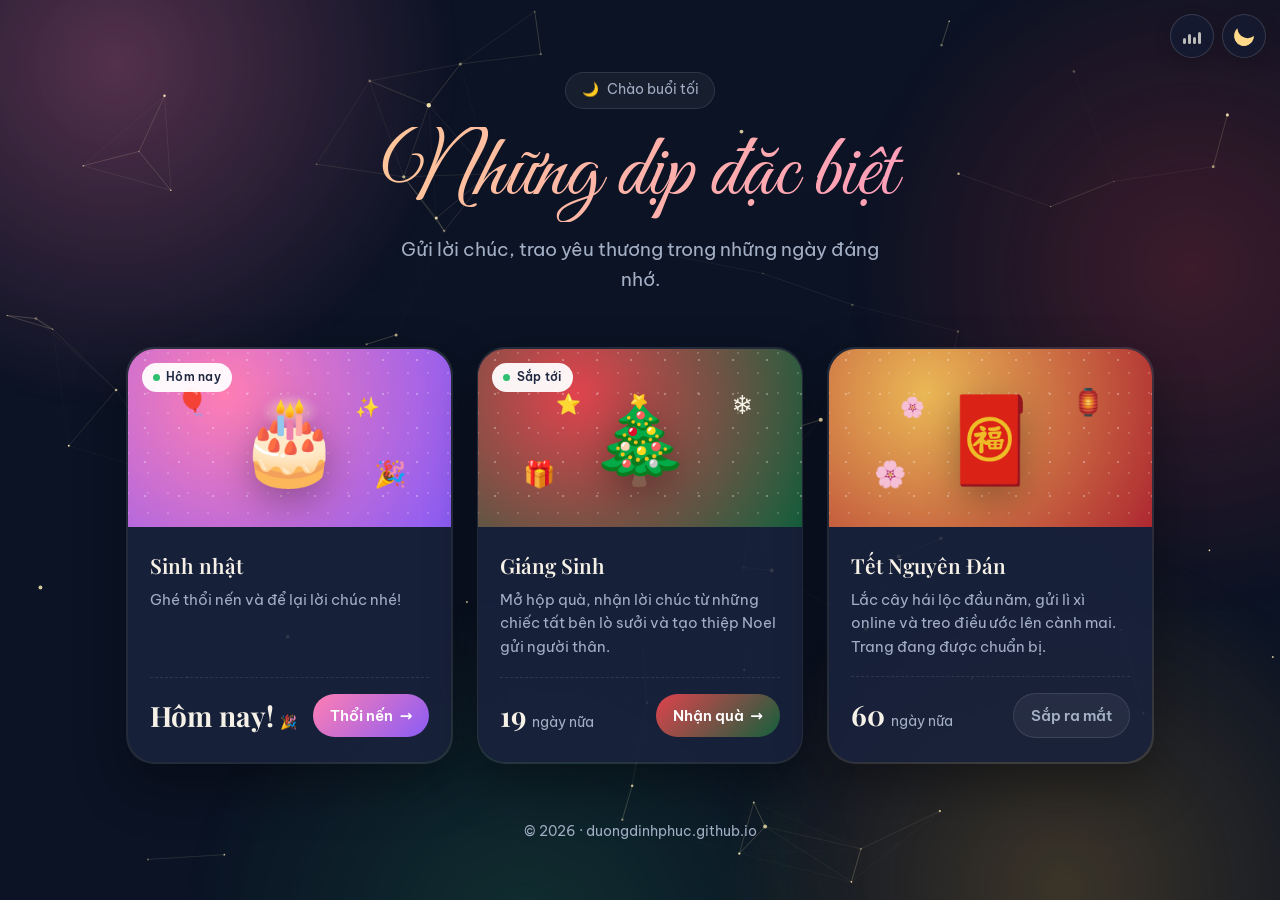
==== commit 69284fe6: "Add dawn and dusk sky tints on all pages - theme-init.js: __phase() returns dawn (5h-7h) / dusk (17h" ====
--- a/index.html
+++ b/index.html
@@ -8,8 +8,8 @@
   /* Link thiệp cũ (gửi trước khi trang Giáng Sinh chuyển vào /christmas/) vẫn mở đúng thiệp */
   (function(){var q=location.search;if(/[?&](to|msg|from|theme|font)=/.test(q))location.replace('christmas/'+q+location.hash);})();
 </script>
-<script src="assets/theme-init.js?v=2"></script>
-<link rel="stylesheet" href="assets/site.css?v=2">
+<script src="assets/theme-init.js?v=3"></script>
+<link rel="stylesheet" href="assets/site.css?v=3">
 <meta name="description" content="Những dịp đặc biệt: gửi lời chúc, trao yêu thương trong những ngày đáng nhớ.">
 <meta property="og:type" content="website">
 <meta property="og:url" content="https://duongdinhphuc.github.io/">
@@ -248,7 +248,7 @@
 </div>
 <div class="toast" id="toast" role="status" aria-live="polite"></div>
 
-<script src="assets/site.js?v=2"></script>
+<script src="assets/site.js?v=3"></script>
 <script>
 const reduce=matchMedia('(prefers-reduced-motion: reduce)').matches;
 /* Chạy fn khi trang chủ đã hiện (sau màn mở đầu, hoặc ngay nếu không có màn mở đầu) */
--- a/assets/site.css
+++ b/assets/site.css
@@ -81,6 +81,27 @@
 .site-btn.is-on { box-shadow: 0 0 0 3px color-mix(in srgb, var(--ctl-accent) 30%, transparent), 0 6px 18px rgba(0, 0, 0, .18); }
 @keyframes site-eq { from { height: 3px; } to { height: 16px; } }
 
+/* Bình minh / hoàng hôn: lớp ánh sáng nằm trên nền trời, dưới nội dung.
+   Mặc định z-index -1 (trên nền body / .bg); trang nào có lớp trời riêng thì đặt --tint-z cho phù hợp. */
+.site-tint { position: fixed; inset: 0; pointer-events: none; z-index: var(--tint-z, -1); }
+.site-tint i { position: absolute; inset: 0; opacity: 0; transition: opacity 2.5s ease; }
+.site-tint .dawn {
+  background:
+    radial-gradient(130% 65% at 50% 112%, rgba(255, 146, 120, .55), rgba(255, 186, 150, .26) 42%, transparent 76%),
+    radial-gradient(40% 30% at 18% 100%, rgba(255, 214, 140, .35), transparent 70%),
+    linear-gradient(to bottom, rgba(255, 196, 176, .14), transparent 38%);
+}
+.site-tint .dusk {
+  background:
+    radial-gradient(130% 65% at 50% 112%, rgba(255, 122, 60, .55), rgba(196, 92, 160, .30) 46%, transparent 78%),
+    radial-gradient(40% 30% at 84% 100%, rgba(255, 170, 80, .35), transparent 70%),
+    linear-gradient(to bottom, rgba(110, 76, 170, .20), transparent 46%);
+}
+html[data-phase="dawn"] .site-tint .dawn, html[data-phase="dusk"] .site-tint .dusk { opacity: 1; }
+/* ban ngày nền sáng: giảm bớt để không bị chói */
+html[data-theme="light"] .site-tint i { filter: saturate(1.1); }
+html[data-theme="light"][data-phase] .site-tint .dawn, html[data-theme="light"][data-phase] .site-tint .dusk { mix-blend-mode: multiply; }
+
 /* Chuyển cảnh ngày/đêm: vòng tròn lan ra từ nút (View Transitions) */
 ::view-transition-old(root), ::view-transition-new(root) { animation: none; mix-blend-mode: normal; }
 ::view-transition-new(root) { z-index: 2; }
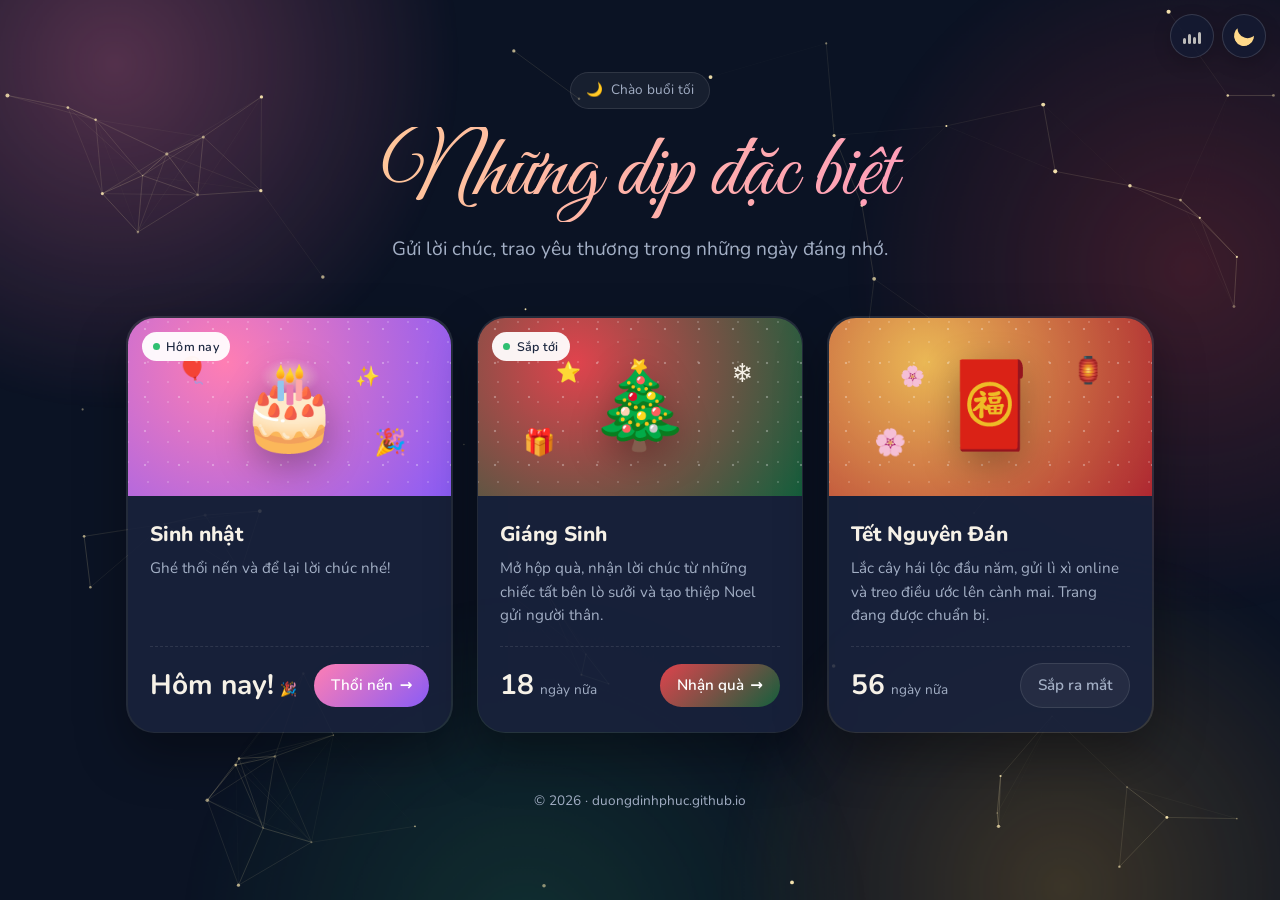
==== commit 72a8c728: "Switch site typography to Nunito (rounded sans-serif) - Body text and headings/numbers now use Nunit" ====
--- a/index.html
+++ b/index.html
@@ -8,8 +8,8 @@
   /* Link thiệp cũ (gửi trước khi trang Giáng Sinh chuyển vào /christmas/) vẫn mở đúng thiệp */
   (function(){var q=location.search;if(/[?&](to|msg|from|theme|font)=/.test(q))location.replace('christmas/'+q+location.hash);})();
 </script>
-<script src="assets/theme-init.js?v=3"></script>
-<link rel="stylesheet" href="assets/site.css?v=3">
+<script src="assets/theme-init.js?v=5"></script>
+<link rel="stylesheet" href="assets/site.css?v=5">
 <meta name="description" content="Những dịp đặc biệt: gửi lời chúc, trao yêu thương trong những ngày đáng nhớ.">
 <meta property="og:type" content="website">
 <meta property="og:url" content="https://duongdinhphuc.github.io/">
@@ -24,7 +24,7 @@
 <link rel="icon" href="data:image/svg+xml,<svg xmlns='http://www.w3.org/2000/svg' viewBox='0 0 100 100'><text y='.9em' font-size='90'>✨</text></svg>">
 <link rel="preconnect" href="https://fonts.googleapis.com">
 <link rel="preconnect" href="https://fonts.gstatic.com" crossorigin>
-<link href="https://fonts.googleapis.com/css2?family=Be+Vietnam+Pro:wght@400;500;600;700&family=Dancing+Script:wght@600;700&family=Great+Vibes&family=Playfair+Display:ital,wght@0,500;0,600;0,700;1,500&display=swap" rel="stylesheet">
+<link href="https://fonts.googleapis.com/css2?family=Nunito:wght@400;500;600;700;800&family=Dancing+Script:wght@600;700&family=Great+Vibes&display=swap" rel="stylesheet">
 <style>
   @property --ang{syntax:"<angle>";inherits:false;initial-value:0deg}
   :root{
@@ -248,7 +248,7 @@
 </div>
 <div class="toast" id="toast" role="status" aria-live="polite"></div>
 
-<script src="assets/site.js?v=3"></script>
+<script src="assets/site.js?v=5"></script>
 <script>
 const reduce=matchMedia('(prefers-reduced-motion: reduce)').matches;
 /* Chạy fn khi trang chủ đã hiện (sau màn mở đầu, hoặc ngay nếu không có màn mở đầu) */
--- a/assets/site.css
+++ b/assets/site.css
@@ -6,9 +6,9 @@
    ========================================================= */
 :root {
   --font-display: "Great Vibes", cursive;                  /* tiêu đề lớn viết tay (tên trang) */
-  --font-heading: "Playfair Display", Georgia, serif;      /* tiêu đề phần, tiêu đề thẻ, số đếm ngược */
+  --font-heading: "Nunito", system-ui, sans-serif;         /* tiêu đề phần, tiêu đề thẻ, số đếm ngược (bo tròn, đậm) */
   --font-accent: "Dancing Script", cursive;                /* chữ ký, tên người gửi, lời nhắn ngắn */
-  --font-body: "Be Vietnam Pro", system-ui, sans-serif;    /* mô tả, chữ thường, nút bấm */
+  --font-body: "Nunito", system-ui, sans-serif;    /* mô tả, chữ thường, nút bấm */
 
   --fs-display: clamp(3rem, 10vw, 5.5rem);   /* tiêu đề trang */
   --fs-h2: clamp(1.7rem, 4vw, 2.5rem);       /* tiêu đề phần */
@@ -22,7 +22,7 @@
   --fs-label: .85rem;                        /* nhãn ô nhập, chip, footer */
   --fs-small: .78rem;                        /* chữ phụ nhỏ nhất (đơn vị đếm ngược, huy hiệu) */
   --fw-body: 400;
-  --fw-heading: 600;
+  --fw-heading: 800;
   --lh-body: 1.6;
 }
 
